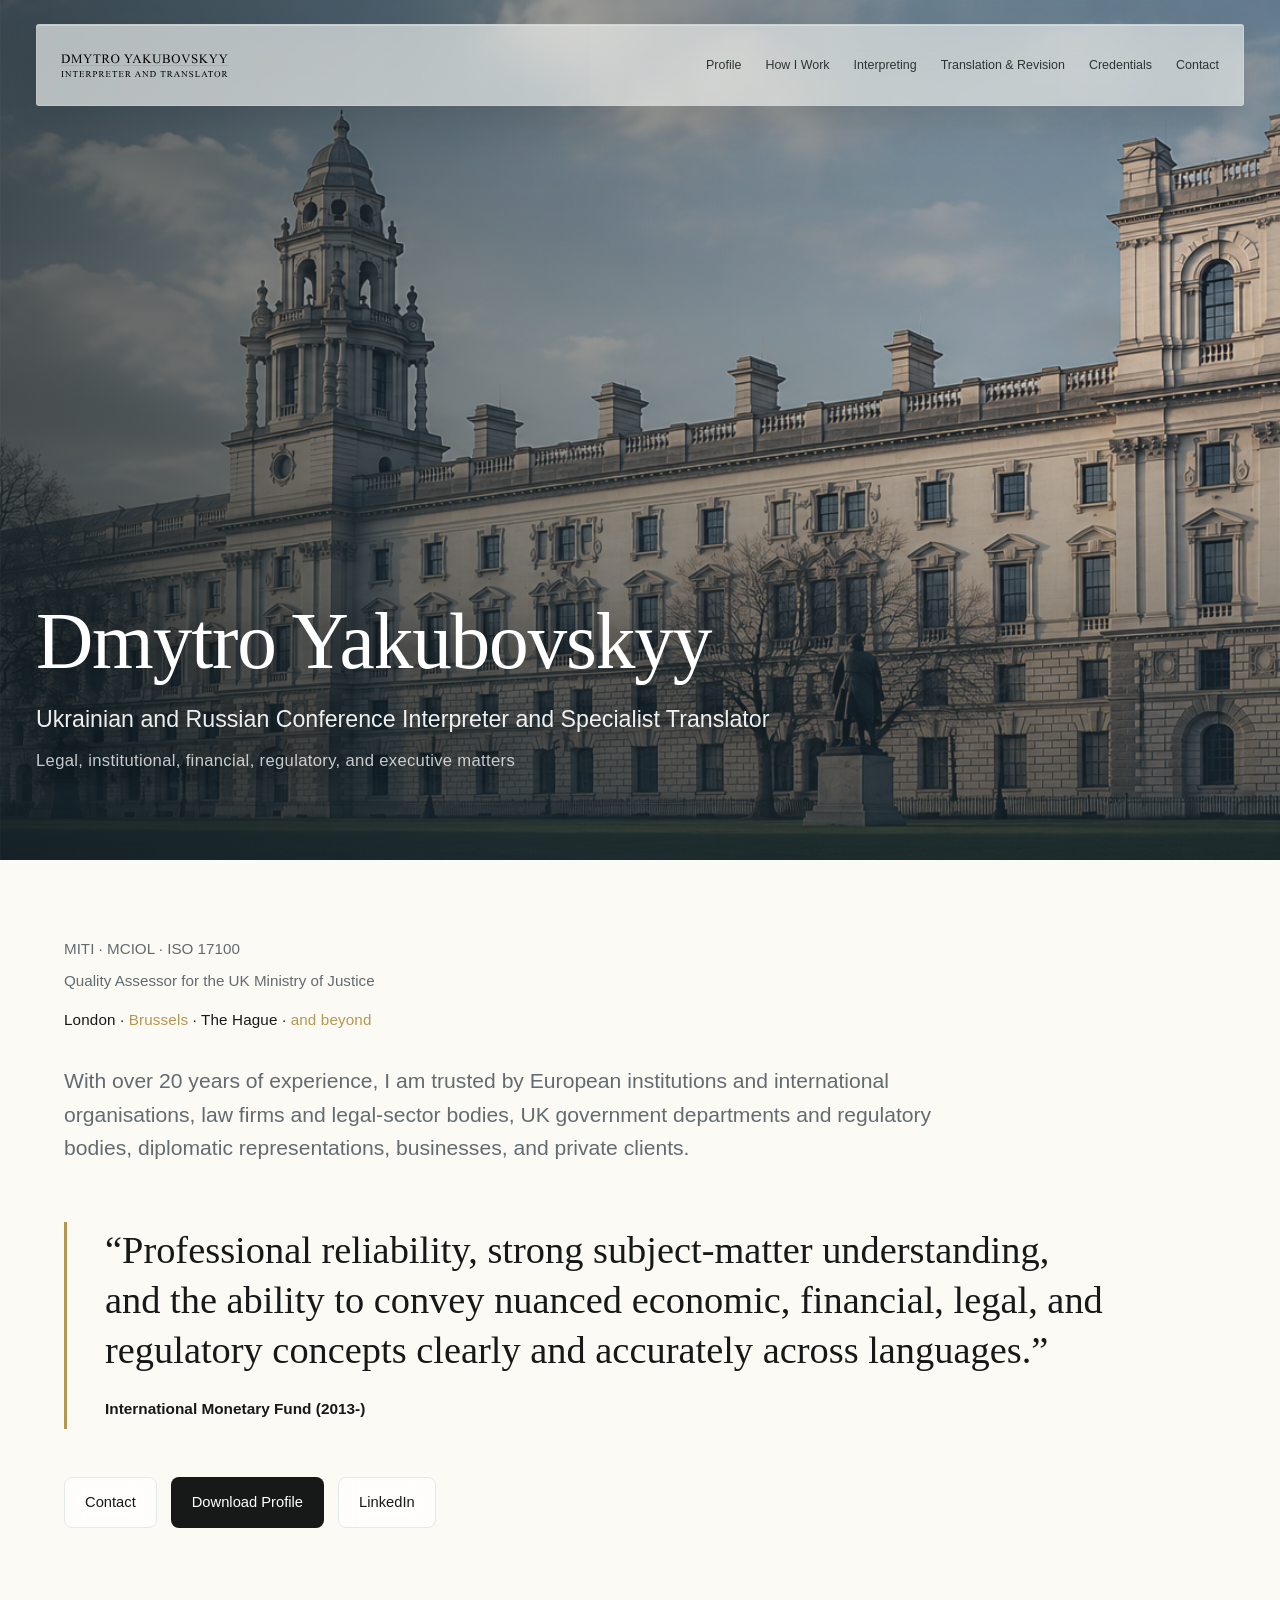
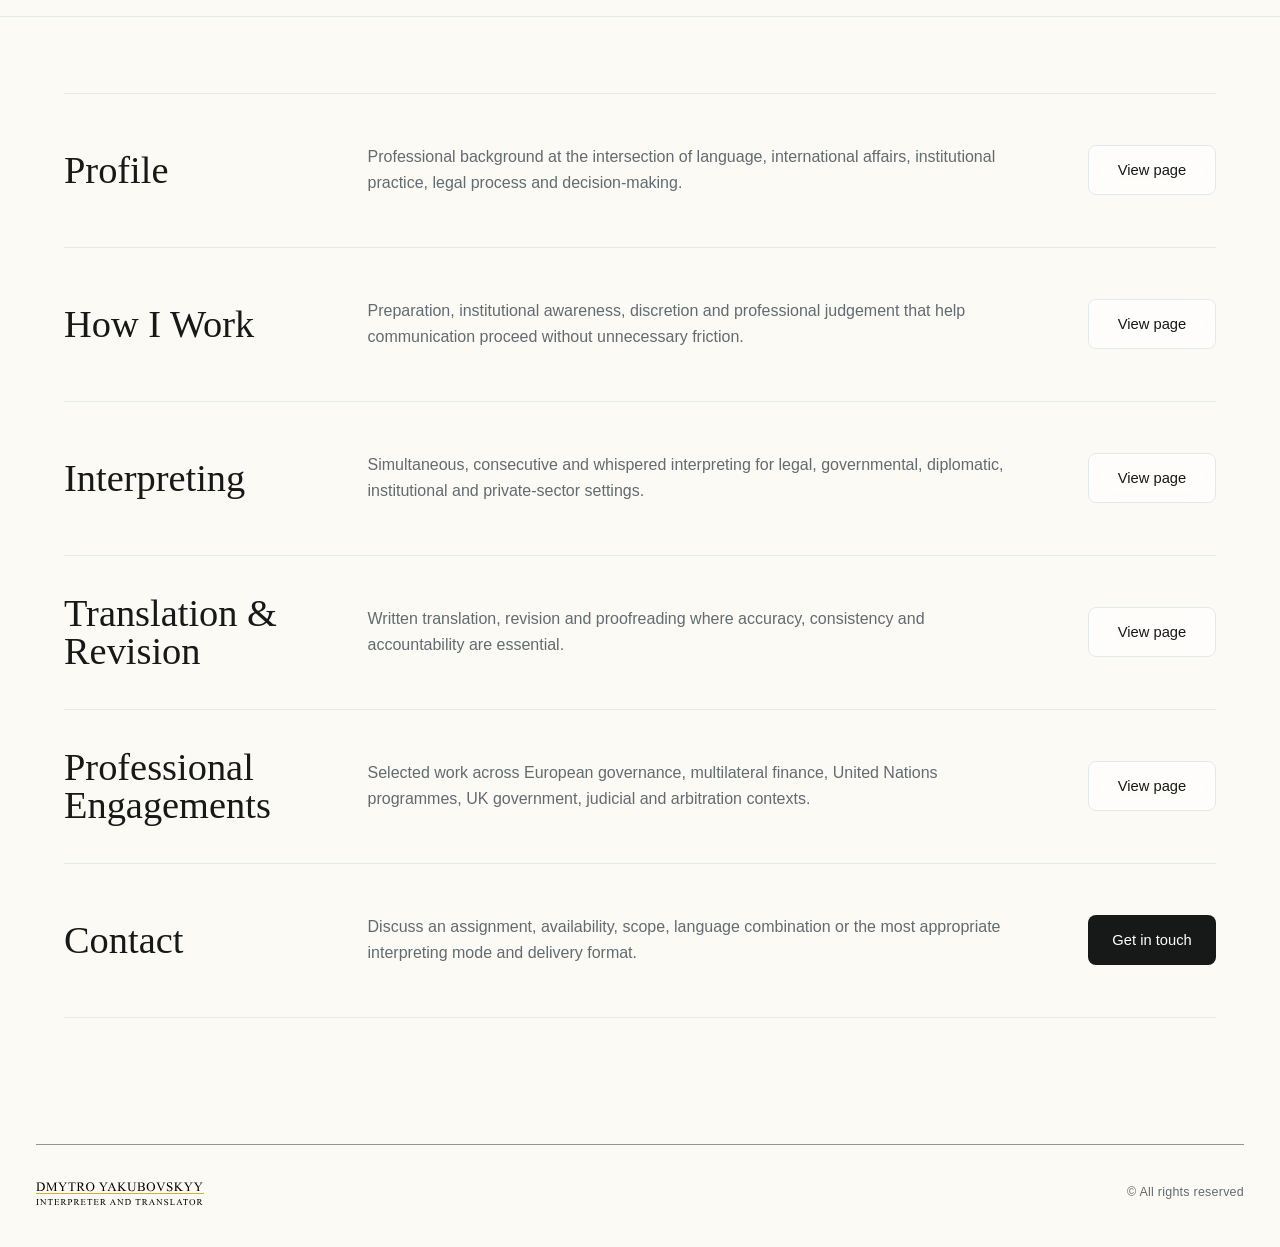
==== index.html @ 2a054e81 "Rename about page to profile" ====
<!doctype html>
<html lang="en">
<head>
  <meta charset="utf-8">
  <meta name="viewport" content="width=device-width, initial-scale=1">
  <script src="nav.js" defer></script>
  <title>Dmytro Yakubovskyy | Website Concept</title>
  <style>
    :root {
      --paper: #fcfaf5;
      --surface: #ffffff;
      --ink: #161917;
      --muted: #626b70;
      --quiet: #919da3;
      --line: #e1e9ed;
      --accent: #58717c;
      --accent-dark: #304852;
      --gold: #b69650;
      --soft: #f5f0e7;
      --glass: rgba(251, 251, 248, 0.72);
      --glass-strong: rgba(255, 255, 255, 0.78);
      --glass-line: rgba(230, 229, 223, 0.78);
      --measure: 72rem;
      --serif: "Iowan Old Style", "Palatino Linotype", Palatino, Georgia, serif;
      --sans: Inter, "Segoe UI", Roboto, Arial, sans-serif;
    }

    * {
      box-sizing: border-box;
    }

    html {
      scroll-behavior: smooth;
    }

    body {
      margin: 0;
      background: var(--paper);
      color: var(--ink);
      font-family: var(--sans);
      font-size: 16px;
      line-height: 1.65;
      letter-spacing: 0;
    }

    a {
      color: inherit;
      text-decoration: none;
    }

    .site-header {
      position: fixed;
      top: 24px;
      left: 0;
      right: 0;
      z-index: 10;
      margin: 0;
      pointer-events: none;
    }

    .nav {
      position: relative;
      width: min(1280px, calc(100% - 72px));
      margin: 0 auto;
      min-height: 82px;
      padding: 0 24px;
      display: flex;
      align-items: center;
      justify-content: space-between;
      gap: 34px;
      overflow: hidden;
      border: 1px solid rgba(205, 215, 216, 0.54);
      border-radius: 3px;
      background:
        linear-gradient(90deg, rgba(255, 255, 255, 0.22), rgba(255, 255, 255, 0.08)),
        rgba(236, 239, 237, 0.58);
      box-shadow: 0 16px 36px rgba(20, 28, 30, 0.14), inset 0 1px 0 rgba(255, 255, 255, 0.32);
      backdrop-filter: blur(18px) saturate(0.96);
      -webkit-backdrop-filter: blur(18px) saturate(0.96);
      pointer-events: auto;
      transition: transform 260ms ease, opacity 260ms ease;
    }

    .brand {
      position: relative;
      z-index: 1;
      display: flex;
      align-items: center;
      justify-content: flex-start;
      gap: 2px;
      line-height: 1.1;
      min-width: 0;
      min-height: 58px;
      padding: 0;
      text-align: left;
    }

    .brand strong {
      font-family: var(--sans);
      font-size: 1.04rem;
      font-weight: 300;
      letter-spacing: 0.03em;
      text-transform: uppercase;
    }

    .brand span {
      display: none;
      color: rgba(29, 36, 34, 0.66);
      font-size: 0.74rem;
      text-transform: uppercase;
      letter-spacing: 0.08em;
    }

    .site-logo {
      width: 168px;
      height: 36px;
      display: block;
    }

    .nav-links {
      position: relative;
      z-index: 1;
      display: flex;
      align-items: center;
      justify-content: flex-end;
      margin-left: auto;
      gap: 24px;
      min-height: 58px;
      padding: 0;
      color: rgba(29, 36, 34, 0.9);
      font-size: 0.78rem;
      white-space: nowrap;
    }

    .nav-links a {
      position: relative;
      min-height: 58px;
      display: inline-flex;
      align-items: center;
      padding: 0;
      border: 0;
      border-radius: 0;
      transition: background 180ms ease, border-color 180ms ease, color 180ms ease;
    }

    .nav-links a::after {
      content: "";
      position: absolute;
      left: 0;
      bottom: 16px;
      width: 0;
      height: 1px;
      background: var(--gold);
      transition: width 180ms ease;
    }

    .nav-links a:hover {
      color: var(--ink);
      background: transparent;
    }

    .nav-links a:hover::after {
      width: 100%;
    }

    .menu-toggle {
      display: none;
    }

    @supports (animation-timeline: scroll()) {
      .nav {
        animation: header-drift linear both;
        animation-timeline: scroll();
        animation-range: 0 220px;
      }

      @keyframes header-drift {
        from {
          transform: translateY(0);
          opacity: 1;
        }

        to {
          transform: translateY(-8px);
          opacity: 0.94;
        }
      }
    }

    .hero {
      position: relative;
      width: 100%;
      min-height: min(860px, 100svh);
      margin: 0 auto;
      padding: 110px max(36px, calc((100vw - 1280px) / 2 + 36px)) 86px;
      display: flex;
      align-items: flex-end;
      overflow: hidden;
      background:
        linear-gradient(90deg, rgba(18, 31, 38, 0.68) 0%, rgba(35, 53, 62, 0.32) 42%, rgba(104, 145, 162, 0.05) 76%),
        linear-gradient(0deg, rgba(18, 31, 38, 0.64) 0%, rgba(93, 134, 151, 0.06) 62%, rgba(210, 234, 243, 0.08) 100%),
        url("assets/home-hero-institutional.png") center 48% / cover no-repeat;
    }

    .hero::before {
      content: "";
      position: absolute;
      inset: 0;
      background:
        linear-gradient(180deg, rgba(70, 111, 129, 0.1), transparent 34%),
        linear-gradient(90deg, rgba(255, 255, 255, 0.06) 0 1px, transparent 1px 96px);
      opacity: 0.42;
      pointer-events: none;
    }

    .hero > * {
      position: relative;
      z-index: 1;
    }

    .hero-content {
      width: min(920px, 100%);
      color: #ffffff;
      text-shadow: 0 2px 28px rgba(5, 9, 10, 0.42);
    }

    .hero .eyebrow {
      margin-bottom: 18px;
      color: rgba(255, 255, 255, 0.76);
    }

    .hero h1 {
      color: #ffffff;
      font-size: clamp(3.35rem, 6.2vw, 5.8rem);
      line-height: 0.94;
    }

    .hero .hero-role {
      max-width: 760px;
      margin-top: 24px;
      color: rgba(255, 255, 255, 0.92);
      font-family: var(--sans);
      font-size: clamp(1.08rem, 2vw, 1.45rem);
      font-weight: 450;
      line-height: 1.45;
    }

    .hero-subject {
      max-width: 760px;
      margin: 10px 0 0;
      color: rgba(255, 255, 255, 0.76);
      font-size: clamp(0.88rem, 1.3vw, 1.05rem);
      letter-spacing: 0.02em;
    }

    .hero-summary {
      padding: 76px 0 88px;
      background: var(--paper);
    }

    .hero-summary-inner {
      width: min(var(--measure), calc(100% - 72px));
      margin: 0 auto;
    }

    .eyebrow {
      margin: 0 0 24px;
      color: var(--accent);
      font-size: 0.78rem;
      font-weight: 650;
      letter-spacing: 0.12em;
      text-transform: uppercase;
    }

    h1,
    h2,
    h3 {
      margin: 0;
      font-family: var(--serif);
      font-weight: 500;
      line-height: 1;
      letter-spacing: 0;
    }

    h1 {
      max-width: 900px;
      font-size: clamp(3rem, 6vw, 5.6rem);
      letter-spacing: -0.015em;
    }

    h2 {
      font-size: clamp(1.8rem, 3.6vw, 3.1rem);
    }

    h3 {
      font-size: 1.45rem;
      line-height: 1.2;
    }

    .lead {
      max-width: 940px;
      margin: 32px 0 0;
      color: var(--muted);
      font-size: clamp(1.08rem, 2.2vw, 1.32rem);
      line-height: 1.58;
    }

    .hero-role {
      max-width: 860px;
      margin: 20px 0 0;
      color: var(--ink);
      font-family: var(--serif);
      font-size: clamp(1.65rem, 3.2vw, 2.8rem);
      font-weight: 500;
      line-height: 1.08;
    }

    .hero-meta {
      margin-top: 0;
      display: grid;
      gap: 7px;
      color: var(--muted);
      font-size: 0.95rem;
    }

    .hero-meta span {
      position: relative;
    }

    .hero-meta .location-line {
      margin-top: 7px;
      color: var(--ink);
      font-family: var(--sans);
      font-size: 0.95rem;
      letter-spacing: 0.01em;
    }

    .location-line .location-dark {
      color: var(--ink);
    }

    .location-line .location-gold {
      color: var(--gold);
    }

    .hero-facts {
      max-width: 980px;
      margin-top: 38px;
      display: grid;
      grid-template-columns: repeat(3, minmax(0, 1fr));
      border-top: 1px solid rgba(22, 25, 23, 0.18);
      border-left: 1px solid rgba(22, 25, 23, 0.18);
    }

    .hero-fact {
      min-height: 150px;
      padding: 22px;
      border-right: 1px solid rgba(22, 25, 23, 0.18);
      border-bottom: 1px solid rgba(22, 25, 23, 0.18);
      background: rgba(255, 255, 255, 0.42);
    }

    .hero-fact strong {
      display: block;
      color: var(--ink);
      font-family: var(--serif);
      font-size: 1.28rem;
      font-weight: 500;
      line-height: 1.2;
    }

    .hero-fact span {
      display: block;
      margin-top: 12px;
      color: var(--muted);
      font-size: 0.9rem;
      line-height: 1.5;
    }

    .hero-quote {
      max-width: 1040px;
      margin: 58px 0 0;
      padding: 4px 0 8px 38px;
      border-left: 3px solid var(--gold);
    }

    .hero-quote blockquote {
      margin: 0;
      color: var(--ink);
      font-family: var(--serif);
      font-size: clamp(1.55rem, 3vw, 2.4rem);
      line-height: 1.3;
    }

    .hero-quote cite {
      display: block;
      margin-top: 20px;
      color: var(--ink);
      font-size: 0.96rem;
      font-weight: 600;
      font-style: normal;
    }

    .location-band {
      width: min(var(--measure), calc(100% - 72px));
      margin: 72px auto;
      background: var(--surface);
    }

    .location-band img {
      width: 100%;
      height: auto;
      display: block;
    }

    .hero-actions {
      margin-top: 48px;
      display: flex;
      flex-wrap: wrap;
      gap: 14px;
    }

    .button {
      display: inline-flex;
      align-items: center;
      justify-content: center;
      min-height: 48px;
      padding: 12px 20px;
      border: 1px solid rgba(22, 25, 23, 0.82);
      border-radius: 8px;
      font-size: 0.92rem;
      transition: transform 180ms ease, background 180ms ease, border-color 180ms ease, color 180ms ease;
    }

    .button.primary {
      background: var(--ink);
      color: var(--surface);
    }

    .button.secondary {
      border-color: var(--line);
      color: var(--ink);
      background: rgba(255, 255, 255, 0.62);
      backdrop-filter: blur(12px);
      -webkit-backdrop-filter: blur(12px);
    }

    .button:hover {
      transform: translateY(-1px);
    }

    .button.secondary:hover {
      border-color: var(--gold);
      background: rgba(255, 255, 255, 0.74);
    }

    .cta-disclosure {
      margin-top: 38px;
      max-width: 780px;
    }

    .cta-disclosure-toggle {
      appearance: none;
      display: inline-flex;
      align-items: center;
      justify-content: center;
      min-height: 48px;
      padding: 12px 20px;
      border: 1px solid rgba(22, 25, 23, 0.82);
      border-radius: 8px;
      background: var(--ink);
      color: var(--surface);
      font: inherit;
      font-size: 0.92rem;
      cursor: pointer;
      transition: transform 180ms ease, background 180ms ease;
    }

    .cta-disclosure-toggle:hover {
      transform: translateY(-1px);
    }

    .cta-disclosure-toggle::after {
      content: "+";
      margin-left: 12px;
      font-size: 1.05rem;
      line-height: 1;
    }

    .cta-disclosure.is-open .cta-disclosure-toggle::after {
      content: "-";
    }

    .cta-disclosure-panel {
      display: none;
      margin-top: 22px;
      padding-top: 24px;
      border-top: 1px solid var(--line);
      color: var(--muted);
    }

    .cta-disclosure.is-open .cta-disclosure-panel {
      display: grid;
      gap: 18px;
    }

    .cta-disclosure-panel p {
      margin: 0;
      max-width: 760px;
    }

    .identity-panel {
      border-left: 1px solid var(--line);
      padding-left: 36px;
    }

    .identity-panel dl {
      margin: 0;
      display: grid;
      gap: 22px;
    }

    .identity-panel dt,
    .meta-label {
      color: var(--quiet);
      font-size: 0.72rem;
      font-weight: 700;
      letter-spacing: 0.13em;
      text-transform: uppercase;
    }

    .identity-panel dd {
      margin: 5px 0 0;
      color: var(--ink);
      font-size: 0.96rem;
      line-height: 1.5;
    }

    .hero-visual {
      min-height: 500px;
      display: grid;
      grid-template-rows: 1fr auto;
      border: 1px solid rgba(217, 222, 216, 0.54);
      background:
        linear-gradient(135deg, rgba(29, 36, 34, 0.12), rgba(79, 100, 92, 0.2)),
        rgba(247, 248, 245, 0.42);
      backdrop-filter: blur(8px);
      -webkit-backdrop-filter: blur(8px);
      overflow: hidden;
    }

    .photo-placeholder {
      position: relative;
      min-height: 280px;
      overflow: hidden;
      background:
        linear-gradient(90deg, rgba(29, 36, 34, 0.1) 1px, transparent 1px),
        linear-gradient(rgba(29, 36, 34, 0.08) 1px, transparent 1px),
        linear-gradient(145deg, #d8ddd8 0%, #f3f5f2 45%, #aeb8b1 100%);
      background-size: 56px 56px, 56px 56px, cover;
    }

    .photo-placeholder::before,
    .photo-placeholder::after {
      content: "";
      position: absolute;
      inset: auto auto 0 14%;
      width: 14%;
      height: 72%;
      border-left: 1px solid rgba(29, 36, 34, 0.24);
      border-right: 1px solid rgba(29, 36, 34, 0.16);
      background: rgba(255, 255, 255, 0.16);
    }

    .photo-placeholder::after {
      left: auto;
      right: 14%;
      height: 88%;
    }

    .hero-visual .photo-placeholder {
      min-height: auto;
      height: 100%;
      background:
        linear-gradient(rgba(29, 36, 34, 0.08), rgba(29, 36, 34, 0.2)),
        linear-gradient(90deg, rgba(29, 36, 34, 0.12) 1px, transparent 1px),
        linear-gradient(160deg, #dfe3de 0%, #f9faf7 46%, #9da9a2 100%);
      background-size: cover, 74px 74px, cover;
    }

    .photo-caption {
      display: flex;
      justify-content: space-between;
      gap: 18px;
      padding: 16px 18px;
      border-top: 1px solid rgba(217, 222, 216, 0.9);
      background: rgba(247, 248, 245, 0.86);
      color: var(--muted);
      font-size: 0.78rem;
      letter-spacing: 0.04em;
      text-transform: uppercase;
    }

    .visual-break {
      margin-top: 72px;
      display: grid;
      grid-template-columns: 0.68fr 0.32fr;
      gap: 28px;
      align-items: end;
    }

    .visual-break .photo-placeholder {
      min-height: 360px;
    }

    .visual-note {
      padding-bottom: 8px;
      color: var(--muted);
      font-size: 0.95rem;
    }

    .section {
      border-top: 1px solid var(--line);
      padding: 110px 0;
    }

    main > .section:not(.home-links),
    main > .location-band {
      display: none;
    }

    .home-links {
      padding: 76px 0 112px;
      background: var(--paper);
    }

    .home-links-inner {
      width: min(var(--measure), calc(100% - 72px));
      margin: 0 auto;
      border-top: 1px solid var(--line);
    }

    .home-link-row {
      min-height: 154px;
      display: grid;
      grid-template-columns: minmax(180px, 0.38fr) minmax(0, 1fr) auto;
      gap: 48px;
      align-items: center;
      padding: 30px 0;
      border-bottom: 1px solid var(--line);
    }

    .home-link-row h2 {
      margin: 0;
      font-size: clamp(1.65rem, 3vw, 2.5rem);
    }

    .home-link-row p {
      max-width: 640px;
      margin: 0;
      color: var(--muted);
    }

    .home-link-row .button {
      min-width: 128px;
    }

    .section-inner {
      width: min(var(--measure), calc(100% - 32px));
      margin: 0 auto;
    }

    .section-grid {
      display: grid;
      grid-template-columns: minmax(220px, 0.42fr) minmax(0, 1fr);
      gap: 76px;
      align-items: start;
    }

    .section-kicker {
      position: sticky;
      top: 110px;
      display: grid;
      gap: 18px;
    }

    .section-kicker p {
      margin: 0;
      max-width: 280px;
      color: var(--muted);
      font-size: 0.95rem;
    }

    .copy {
      display: grid;
      gap: 28px;
      color: var(--muted);
      font-size: 1.05rem;
    }

    .copy p {
      margin: 0;
      max-width: 780px;
    }

    .statement {
      max-width: 880px;
      color: var(--ink);
      font-family: var(--serif);
      font-size: clamp(1.6rem, 3.2vw, 2.75rem);
      line-height: 1.08;
      letter-spacing: -0.01em;
    }

    .principles {
      margin-top: 56px;
      display: grid;
      grid-template-columns: repeat(4, minmax(0, 1fr));
      border-top: 1px solid var(--line);
      border-left: 1px solid var(--line);
    }

    .principle {
      min-height: 210px;
      padding: 28px;
      border-right: 1px solid var(--line);
      border-bottom: 1px solid var(--line);
      background: rgba(255, 255, 255, 0.5);
    }

    .principle p {
      margin: 16px 0 0;
      color: var(--muted);
      font-size: 0.95rem;
      line-height: 1.58;
    }

    .service-list {
      display: grid;
      border-top: 1px solid var(--line);
    }

    .service-row {
      display: grid;
      grid-template-columns: 0.42fr 1fr;
      gap: 48px;
      padding: 42px 0;
      border-bottom: 1px solid var(--line);
    }

    .service-row p {
      margin: 0;
      color: var(--muted);
    }

    .service-row ul {
      margin: 18px 0 0;
      padding-left: 18px;
      color: var(--muted);
    }

    .accordion {
      margin-top: 56px;
      border-top: 1px solid var(--line);
    }

    .accordion-intro {
      max-width: 720px;
      margin: 0 0 24px;
      color: var(--muted);
      font-size: 0.98rem;
    }

    .accordion details {
      border-bottom: 1px solid var(--line);
      background: transparent;
    }

    .accordion summary {
      min-height: 92px;
      display: grid;
      grid-template-columns: 42px minmax(0, 1fr) 28px;
      align-items: center;
      gap: 14px;
      padding: 20px 0;
      cursor: pointer;
      list-style: none;
    }

    .accordion summary::-webkit-details-marker {
      display: none;
    }

    .accordion-number {
      color: var(--quiet);
      font-size: 0.74rem;
      letter-spacing: 0.08em;
    }

    .accordion-title {
      display: grid;
      gap: 6px;
    }

    .accordion-title strong {
      color: var(--ink);
      font-family: var(--serif);
      font-size: 1.5rem;
      font-weight: 500;
      line-height: 1.18;
    }

    .accordion-title span {
      max-width: 720px;
      color: var(--muted);
      font-size: 0.92rem;
      line-height: 1.48;
    }

    .accordion-icon {
      color: var(--ink);
      font-size: 1.2rem;
      line-height: 1;
      text-align: right;
      transition: transform 180ms ease;
    }

    .accordion details[open] .accordion-icon {
      transform: rotate(45deg);
    }

    .accordion-body {
      max-width: 760px;
      padding: 0 0 26px 56px;
      color: var(--muted);
    }

    .accordion-body p {
      margin: 0;
    }

    .proof {
      background: var(--paper);
    }

    .location-grid {
      display: grid;
      grid-template-columns: 1.1fr 0.9fr;
      gap: 28px;
      align-items: stretch;
    }

    .location-card {
      display: grid;
      border: 1px solid var(--line);
      background: var(--surface);
    }

    .location-card .photo-placeholder {
      min-height: 310px;
    }

    .location-card.large .photo-placeholder {
      min-height: 520px;
    }

    .location-copy {
      padding: 24px;
    }

    .location-copy p {
      margin: 12px 0 0;
      color: var(--muted);
    }

    .location-stack {
      display: grid;
      gap: 28px;
    }

    .proof-grid {
      display: grid;
      grid-template-columns: repeat(3, minmax(0, 1fr));
      gap: 1px;
      background: var(--line);
      border: 0;
      border-top: 1px solid var(--line);
      margin-top: 52px;
    }

    .proof-card {
      min-height: 260px;
      padding: 34px;
      background: var(--paper);
    }

    .proof-card blockquote {
      margin: 20px 0 0;
      color: var(--muted);
      font-family: var(--serif);
      font-size: 1.28rem;
      line-height: 1.34;
    }

    .institutions {
      margin-top: 48px;
      padding-top: 30px;
      border-top: 1px solid var(--line);
      display: flex;
      flex-wrap: wrap;
      gap: 10px;
    }

    .tag {
      border: 1px solid var(--line);
      background: transparent;
      padding: 8px 13px;
      color: var(--muted);
      font-size: 0.84rem;
    }

    .contact {
      padding-bottom: 72px;
    }

    .contact-panel {
      display: grid;
      grid-template-columns: 1fr 0.78fr;
      gap: 64px;
      padding: 52px;
      border: 1px solid var(--line);
      background:
        linear-gradient(90deg, rgba(255, 255, 255, 0.98), rgba(255, 255, 255, 0.88)),
        linear-gradient(145deg, #f6f6f1 0%, #ffffff 52%, #eceee9 100%);
    }

    .contact-panel p {
      margin: 24px 0 0;
      color: var(--muted);
      max-width: 650px;
    }

    .enquiry-list {
      margin: 0;
      padding: 0;
      display: grid;
      gap: 15px;
      list-style: none;
    }

    .enquiry-list li {
      padding-bottom: 15px;
      border-bottom: 1px solid var(--line);
      color: var(--muted);
    }

    .contact-details {
      margin-top: 36px;
      padding-top: 28px;
      border-top: 1px solid var(--line);
      display: grid;
      gap: 18px;
    }

    .contact-details p {
      margin: 0;
    }

    .contact-signoff {
      margin-top: 36px;
      display: grid;
      gap: 6px;
      color: var(--muted);
    }

    .contact-signoff strong {
      color: var(--ink);
      font-family: var(--serif);
      font-size: 1.35rem;
      font-weight: 500;
    }

    footer {
      padding: 14px 0 36px;
      background: var(--paper);
      color: #424743;
      font-size: 0.86rem;
    }

    .footer-inner {
      width: min(1494px, calc(100% - 72px));
      margin: 0 auto;
      padding-top: 30px;
      border-top: 1px solid rgba(22, 25, 23, 0.46);
      display: flex;
      align-items: center;
      justify-content: space-between;
      gap: 18px;
    }

    .footer-logo {
      width: 168px;
      height: 36px;
      display: block;
    }

    .footer-credit {
      margin: 0;
      color: var(--muted);
      font-size: 0.78rem;
      letter-spacing: 0.02em;
    }

    @media (max-width: 900px) {
      .nav {
        min-height: 68px;
        width: min(100% - 24px, var(--measure));
        overflow: visible;
      }

      .menu-toggle {
        position: relative;
        width: 40px;
        min-height: 40px;
        margin-left: auto;
        padding: 0;
        display: inline-flex;
        align-items: center;
        justify-content: center;
        border: 0;
        background: transparent;
        color: var(--ink);
        cursor: pointer;
      }

      .menu-toggle::before,
      .menu-toggle::after {
        content: "";
        position: absolute;
        width: 22px;
        height: 1px;
        background: currentColor;
        transition: transform 180ms ease, top 180ms ease, box-shadow 180ms ease;
      }

      .menu-toggle::before {
        top: 13px;
        box-shadow: 0 7px 0 currentColor;
      }

      .menu-toggle::after {
        top: 27px;
      }

      .menu-toggle[aria-expanded="true"]::before {
        top: 20px;
        box-shadow: none;
        transform: rotate(45deg);
      }

      .menu-toggle[aria-expanded="true"]::after {
        top: 20px;
        transform: rotate(-45deg);
      }

      .nav-links {
        display: none;
      }

      .nav-links.is-open {
        position: absolute;
        top: calc(100% + 8px);
        left: 0;
        right: 0;
        padding: 12px 24px 18px;
        display: flex;
        flex-direction: column;
        align-items: stretch;
        gap: 0;
        border: 1px solid rgba(205, 215, 216, 0.66);
        border-radius: 3px;
        background: rgba(244, 246, 244, 0.94);
        box-shadow: 0 18px 36px rgba(20, 28, 30, 0.14);
        backdrop-filter: blur(18px);
        -webkit-backdrop-filter: blur(18px);
      }

      .nav-links.is-open a {
        min-height: 48px;
        border-bottom: 1px solid var(--line);
      }

      .nav-links.is-open a:last-child {
        border-bottom: 0;
      }

      .hero,
      .section-grid,
      .contact-panel,
      .location-grid,
      .visual-break {
        grid-template-columns: 1fr;
        gap: 38px;
      }

      .hero {
        min-height: 720px;
        padding: 148px 36px 64px;
        background-position: 58% center;
      }

      .hero-summary-inner {
        width: min(100% - 72px, var(--measure));
      }

      .identity-panel {
        border-left: 0;
        border-top: 1px solid var(--line);
        padding: 28px 0 0;
      }

      .hero-visual {
        min-height: 460px;
      }

      .section {
        padding: 70px 0;
      }

      .home-links {
        padding: 52px 0 72px;
      }

      .home-links-inner {
        width: min(100% - 36px, var(--measure));
      }

      .home-link-row {
        grid-template-columns: 1fr;
        gap: 16px;
        padding: 28px 0;
      }

      .home-link-row .button {
        width: fit-content;
      }

      .section-kicker {
        position: static;
      }

      .principles,
      .proof-grid {
        grid-template-columns: 1fr 1fr;
      }

      .hero-facts {
        grid-template-columns: 1fr;
      }

      .service-row {
        grid-template-columns: 1fr;
        gap: 14px;
      }

      .accordion summary {
        grid-template-columns: 32px minmax(0, 1fr) 24px;
      }

      .accordion-body {
        padding-left: 46px;
      }

      .contact-panel {
        padding: 28px;
      }

      .location-card.large .photo-placeholder {
        min-height: 340px;
      }
    }

    @media (max-width: 620px) {
      .hero,
      .section-inner,
      .nav,
      .footer-inner {
        width: min(100% - 36px, var(--measure));
      }

      .hero {
        width: 100%;
        min-height: 650px;
        padding: 128px 18px 48px;
        background-position: 61% center;
      }

      .hero::before {
        background: linear-gradient(180deg, rgba(8, 13, 14, 0.22), transparent 25%);
      }

      .hero h1 {
        max-width: 11ch;
        font-size: clamp(2.7rem, 12.6vw, 3.35rem);
        line-height: 0.96;
      }

      .hero .hero-role {
        max-width: 25ch;
        font-size: 1rem;
      }

      .hero-summary {
        padding: 54px 0 64px;
      }

      .hero-summary-inner {
        width: min(100% - 36px, var(--measure));
      }

      h1 {
        font-size: 2.4rem;
      }

      .principles,
      .proof-grid {
        grid-template-columns: 1fr;
      }

      .principle {
        min-height: auto;
      }

      .hero-actions,
      .footer-inner {
        flex-direction: column;
      }

      footer {
        padding: 8px 0 14px;
        font-size: 0.58rem;
      }

      .footer-inner {
        padding-top: 12px;
        gap: 4px;
      }

      .footer-logo {
        width: 142px;
        height: auto;
      }

      .button {
        width: 100%;
      }

      .hero-meta {
        display: grid;
        gap: 6px;
      }

      .hero-meta span + span::before {
        display: none;
      }

      .location-band {
        width: min(100% - 36px, var(--measure));
        margin: 48px auto;
      }

      .hero-visual,
      .visual-break .photo-placeholder,
      .location-card .photo-placeholder,
      .location-card.large .photo-placeholder {
        min-height: 300px;
      }
    }
  </style>
</head>
<body>
  <header class="site-header">
    <nav class="nav" aria-label="Main navigation">
      <a class="brand" href="#top" aria-label="Dmytro Yakubovskyy home">
        <img class="site-logo" src="assets/logo.svg" alt="Dmytro Yakubovskyy, Interpreter and Translator">
      </a>
      <button class="menu-toggle" type="button" aria-expanded="false" aria-label="Open navigation menu"></button>
      <div class="nav-links">
        <a href="about.html">Profile</a>
        <a href="how-i-work.html">How I Work</a>
        <a href="interpreting.html">Interpreting</a>
        <a href="translation.html">Translation & Revision</a>
        <a href="engagements.html">Credentials</a>
        <a href="contact.html">Contact</a>
      </div>
    </nav>
  </header>

  <main>
    <section class="hero" id="top" aria-labelledby="hero-title">
      <div class="hero-content">
        <h1 id="hero-title">Dmytro Yakubovskyy</h1>
        <p class="hero-role">Ukrainian and Russian Conference Interpreter and Specialist Translator</p>
        <p class="hero-subject">Legal, institutional, financial, regulatory, and executive matters</p>
      </div>
    </section>

    <section class="hero-summary" aria-label="Professional overview">
      <div class="hero-summary-inner">
        <div class="hero-meta">
          <span>MITI · MCIOL · ISO 17100</span>
          <span>Quality Assessor for the UK Ministry of Justice</span>
          <span class="location-line"><span class="location-dark">London</span> · <span class="location-gold">Brussels</span> · <span class="location-dark">The Hague</span> · <span class="location-gold">and beyond</span></span>
        </div>
        <p class="lead">With over 20 years of experience, I am trusted by European institutions and international organisations, law firms and legal-sector bodies, UK government departments and regulatory bodies, diplomatic representations, businesses, and private clients.</p>
        <div class="hero-quote">
          <blockquote>“Professional reliability, strong subject-matter understanding, and the ability to convey nuanced economic, financial, legal, and regulatory concepts clearly and accurately across languages.”</blockquote>
          <cite>International Monetary Fund (2013-)</cite>
        </div>
        <div class="hero-actions">
          <a class="button secondary" href="contact.html">Contact</a>
          <a class="button primary" href="#">Download Profile</a>
          <a class="button secondary" href="#">LinkedIn</a>
        </div>
      </div>
    </section>

    <section class="section home-links" aria-label="Explore the website">
      <div class="home-links-inner">
        <article class="home-link-row" id="home-about">
          <h2>Profile</h2>
          <p>Professional background at the intersection of language, international affairs, institutional practice, legal process and decision-making.</p>
          <a class="button secondary" href="about.html">View page</a>
        </article>
        <article class="home-link-row" id="home-work">
          <h2>How I Work</h2>
          <p>Preparation, institutional awareness, discretion and professional judgement that help communication proceed without unnecessary friction.</p>
          <a class="button secondary" href="how-i-work.html">View page</a>
        </article>
        <article class="home-link-row" id="home-interpreting">
          <h2>Interpreting</h2>
          <p>Simultaneous, consecutive and whispered interpreting for legal, governmental, diplomatic, institutional and private-sector settings.</p>
          <a class="button secondary" href="interpreting.html">View page</a>
        </article>
        <article class="home-link-row" id="home-translation">
          <h2>Translation & Revision</h2>
          <p>Written translation, revision and proofreading where accuracy, consistency and accountability are essential.</p>
          <a class="button secondary" href="translation.html">View page</a>
        </article>
        <article class="home-link-row" id="home-credentials">
          <h2>Professional Engagements</h2>
          <p>Selected work across European governance, multilateral finance, United Nations programmes, UK government, judicial and arbitration contexts.</p>
          <a class="button secondary" href="engagements.html">View page</a>
        </article>
        <article class="home-link-row" id="home-contact">
          <h2>Contact</h2>
          <p>Discuss an assignment, availability, scope, language combination or the most appropriate interpreting mode and delivery format.</p>
          <a class="button primary" href="contact.html">Get in touch</a>
        </article>
      </div>
    </section>

    <section class="location-band" aria-label="London, Brussels, The Hague and European institutions">
      <img src="assets/where-i-work-white.png" alt="Where I work: London, Brussels, The Hague, Europe and beyond">
    </section>

    <section class="section" aria-label="Professional summary">
      <div class="section-inner">
        <aside class="identity-panel" aria-label="Professional summary">
          <dl>
            <div>
              <dt>Experience</dt>
              <dd>20+ years across judicial, arbitration, institutional, diplomatic, policy, and private-sector contexts.</dd>
            </div>
            <div>
              <dt>Languages</dt>
              <dd>Ukrainian <> English<br>Russian <> English</dd>
            </div>
            <div>
              <dt>Credentials</dt>
              <dd>MITI, MCIOL, MUATI, ISO 17100 Qualified Translator, Translation Quality Assessor for the UK Ministry of Justice.</dd>
            </div>
            <div>
              <dt>Base</dt>
              <dd>Based near London. Working nationally and internationally, in person, remote, and hybrid.</dd>
            </div>
          </dl>
        </aside>
        <div class="visual-break">
          <div class="photo-placeholder" role="img" aria-label="Optional quiet institutional architecture image below the hero"></div>
          <p class="visual-note">Optional second image below the first screen: a restrained architectural pause, not a decorative gallery moment.</p>
        </div>
      </div>
    </section>

    <section class="section" id="profile">
      <div class="section-inner section-grid">
        <div class="section-kicker">
          <p class="meta-label">Profile</p>
          <p>A professional profile page for readers who need confidence quickly, not persuasion loudly.</p>
        </div>
        <div class="copy">
          <p class="statement">A cross-system practice shaped by language, institutional procedure, legal process and international affairs.</p>
          <p>Dmytro Yakubovskyy is a Ukrainian-English and Russian-English interpreter and translator working across the United Kingdom, Brussels, and internationally. His work regularly supports court and arbitration proceedings, regulatory hearings, ministerial and parliamentary meetings, international conferences, government negotiations, technical consultations, and discreet private assignments.</p>
          <p>Academic training in translation and interpreting, international finance, and business administration complements practical experience across public and private sectors. Professional standards, ethics, confidentiality, preparation, and linguistic consistency form the baseline for every assignment, regardless of scale or format.</p>
          <div class="visual-break">
            <div class="photo-placeholder" role="img" aria-label="Restrained Profile page photo placeholder, portrait optional"></div>
            <p class="visual-note">Profile image direction: restrained professional or architectural photograph. Personal portrait is optional.</p>
          </div>
        </div>
      </div>
    </section>

    <section class="section" id="work">
      <div class="section-inner">
        <div class="section-grid">
          <div class="section-kicker">
            <p class="meta-label">How I Work</p>
            <p>The page should make the client feel that risk is being reduced before the assignment begins.</p>
          </div>
          <div>
            <p class="statement">Smooth communication is rarely accidental. It follows from preparation, institutional awareness and proportionate judgement.</p>
            <div class="principles">
              <article class="principle">
                <h3>Preparation</h3>
                <p>Materials, terminology, context, participants, sensitivities and practical details are clarified before they can affect the assignment.</p>
              </article>
              <article class="principle">
                <h3>Register</h3>
                <p>Courts, arbitration panels, regulatory bodies, diplomatic meetings and boards each carry conventions around tone, pace and intervention.</p>
              </article>
              <article class="principle">
                <h3>Continuity</h3>
                <p>In-person, remote and hybrid formats are managed with attention to rhythm, coordination, language flow and technical reliability.</p>
              </article>
              <article class="principle">
                <h3>Discretion</h3>
                <p>Confidentiality and role boundaries are treated as inherent to the work, especially where legal, diplomatic or reputational stakes are high.</p>
              </article>
            </div>
            <div class="cta-disclosure" data-disclosure>
              <button class="cta-disclosure-toggle" type="button" aria-expanded="false" aria-controls="working-process-more">Read more about the working process</button>
              <div class="cta-disclosure-panel" id="working-process-more">
                <p>In practice, this approach is designed to reduce uncertainty before it affects the assignment. Briefing materials, terminology, format, participants, sensitivities, timing and technical arrangements are clarified early where possible.</p>
                <p>During the assignment, the focus remains on continuity, appropriate register and faithful communication, so that participants can concentrate on the substance of the discussion rather than on the mechanics of interpretation.</p>
              </div>
            </div>
            <div class="visual-break">
              <div class="photo-placeholder" role="img" aria-label="Quiet architectural detail for How I Work"></div>
              <p class="visual-note">How I Work can carry one quiet detail image: stone, corridor, court-adjacent architecture, or formal interior.</p>
            </div>
          </div>
        </div>
      </div>
    </section>

    <section class="section" id="services">
      <div class="section-inner section-grid">
        <div class="section-kicker">
          <p class="meta-label">Services</p>
          <p>Service information is practical and restrained, with guidance where the client may need it.</p>
        </div>
        <div class="service-list">
          <article class="service-row">
            <h3>Interpreting</h3>
            <div>
              <p>Simultaneous, consecutive and whispered interpreting for legal, institutional, diplomatic, regulatory, conference and private-sector settings.</p>
              <ul>
                <li>On-site, remote and hybrid assignments</li>
                <li>Single-language and multilingual configurations</li>
                <li>Mode selection advised where format is not straightforward</li>
              </ul>
            </div>
          </article>
          <article class="service-row">
            <h3>Translation</h3>
            <div>
              <p>Written translation for documents that are read closely, relied upon in decision-making or form part of a formal record.</p>
              <ul>
                <li>Legal, policy, institutional and technical documentation</li>
                <li>Terminology consistency across files and over time</li>
                <li>Certified translations where required</li>
              </ul>
            </div>
          </article>
          <article class="service-row">
            <h3>Revision</h3>
            <div>
              <p>Revision and proofreading for translated and original texts, with attention to coherence, internal consistency, register and fitness for purpose.</p>
              <ul>
                <li>Formal submissions and publication-ready documents</li>
                <li>Terminology and reference checks</li>
                <li>Continuity with existing glossaries and document sets</li>
              </ul>
            </div>
          </article>
        </div>
      </div>
    </section>

    <section class="section" id="where">
      <div class="section-inner section-grid">
        <div class="section-kicker">
          <p class="meta-label">Where I Work</p>
          <p>This is the best place for two or three location photographs: Brussels, government buildings, institutional exteriors.</p>
        </div>
        <div>
          <p class="statement">Based near London, working across the UK, Brussels, The Hague and internationally where the setting requires procedural confidence.</p>
          <div class="location-grid">
            <article class="location-card large">
              <div class="photo-placeholder" role="img" aria-label="Brussels or EU institutional building photo placeholder"></div>
              <div class="location-copy">
                <h3>Brussels and European institutions</h3>
                <p>For EU, multilateral, regulatory and intergovernmental settings where language sits inside formal process.</p>
              </div>
            </article>
            <div class="location-stack">
              <article class="location-card">
                <div class="photo-placeholder" role="img" aria-label="London legal or government architecture photo placeholder"></div>
                <div class="location-copy">
                  <h3>London and the UK</h3>
                  <p>Legal, arbitration, government, regulatory and private-sector assignments.</p>
                </div>
              </article>
              <article class="location-card">
                <div class="photo-placeholder" role="img" aria-label="The Hague or international institutional architecture photo placeholder"></div>
                <div class="location-copy">
                  <h3>The Hague and beyond</h3>
                  <p>International matters requiring preparation, discretion and continuity across teams.</p>
                </div>
              </article>
            </div>
          </div>
        </div>
      </div>
    </section>

    <section class="section proof" id="credentials">
      <div class="section-inner">
        <div class="section-grid">
          <div class="section-kicker">
            <p class="meta-label">Credentials</p>
            <p>Proof should feel evidential, not decorative. No logo wall needed for the first version.</p>
          </div>
          <div>
            <p class="statement">Engagements span European governance, multilateral finance, United Nations programmes, UK government departments, judicial proceedings and arbitration.</p>
            <div class="accordion" aria-label="Expandable credentials overview">
              <p class="accordion-intro">For text-heavy pages, the first view can show only the most relevant proof points. Each section expands when the reader wants more detail.</p>
              <details open>
                <summary>
                  <span class="accordion-number">01</span>
                  <span class="accordion-title">
                    <strong>European governance and regulatory frameworks</strong>
                    <span>AML/CFT, rule of law, European institutions, parliamentary and intergovernmental settings.</span>
                  </span>
                  <span class="accordion-icon">+</span>
                </summary>
                <div class="accordion-body">
                  <p>Includes work connected to European Union frameworks, Council of Europe, OSCE, European Parliament and related institutional dialogue where terminology, procedure and discretion matter.</p>
                </div>
              </details>
              <details>
                <summary>
                  <span class="accordion-number">02</span>
                  <span class="accordion-title">
                    <strong>Multilateral development and finance</strong>
                    <span>World Bank, EIB, IMF and international finance contexts with complex policy and legal language.</span>
                  </span>
                  <span class="accordion-icon">+</span>
                </summary>
                <div class="accordion-body">
                  <p>This section can hold longer institutional references and endorsements while keeping the page calm and scannable on mobile.</p>
                </div>
              </details>
              <details>
                <summary>
                  <span class="accordion-number">03</span>
                  <span class="accordion-title">
                    <strong>Judicial and arbitration contexts</strong>
                    <span>Court hearings, arbitration proceedings, sensitive legal matters and high-value disputes.</span>
                  </span>
                  <span class="accordion-icon">+</span>
                </summary>
                <div class="accordion-body">
                  <p>Detailed examples and quotes can live inside the expanded state, preserving credibility without overwhelming the default view.</p>
                </div>
              </details>
            </div>
            <div class="proof-grid" aria-label="Selected professional evidence">
              <article class="proof-card">
                <p class="meta-label">European Governance</p>
                <blockquote>“Linguistic accuracy, a strong grasp of complex AML/CFT concepts, and professional composure.”</blockquote>
              </article>
              <article class="proof-card">
                <p class="meta-label">Multilateral Finance</p>
                <blockquote>“A rare combination of intellectual acumen, self-motivation, easy communication, professionalism and efficiency.”</blockquote>
              </article>
              <article class="proof-card">
                <p class="meta-label">Judicial Contexts</p>
                <blockquote>“Instrumental in facilitating communication between our client, counsel, the Court and other involved parties.”</blockquote>
              </article>
            </div>
            <div class="institutions">
              <span class="tag">Council of Europe</span>
              <span class="tag">OSCE</span>
              <span class="tag">European Parliament</span>
              <span class="tag">World Bank</span>
              <span class="tag">IMF</span>
              <span class="tag">UNDP</span>
              <span class="tag">HMRC</span>
              <span class="tag">NCA</span>
              <span class="tag">LCIA</span>
              <span class="tag">High Court of England and Wales</span>
            </div>
          </div>
        </div>
      </div>
    </section>

    <section class="section contact" id="contact">
      <div class="section-inner">
        <div class="contact-panel">
          <div>
            <p class="meta-label">Contact</p>
            <h2>Get in touch to discuss your assignment, availability or scope.</h2>
            <p>If you require a Ukrainian or Russian interpreter or translator in London, elsewhere in the UK, or across Europe, please get in touch to discuss your assignment, availability, or scope. Enquiries from institutions, law firms, government departments, corporate teams, agencies, and private clients are welcome.</p>
            <p>As a consultant interpreter and translator, I am happy to advise on the most appropriate mode and delivery configuration where helpful. If circumstances are not straightforward, a brief exchange is often sufficient to clarify considerations and ensure that the chosen approach supports the objectives of the meeting or document.</p>
            <p>This information is not obligatory, but it helps ensure that practical arrangements can be addressed efficiently. Enquiries are handled promptly, subject to availability.</p>
            <div class="contact-details">
              <div>
                <p class="meta-label">Confidentiality</p>
                <p>All communications and materials are treated in strict confidence and with professional discretion.</p>
              </div>
              <div>
                <p class="meta-label">Contact details</p>
                <p>Email: [your email]</p>
                <p>Telephone: [your number]</p>
              </div>
            </div>
            <div class="contact-signoff">
              <strong>Dmytro Yakubovskyy</strong>
              <span>Ukrainian-English & Russian-English Interpreter & Translator</span>
              <span>Based near London - working nationally and internationally.</span>
            </div>
            <div class="hero-actions">
              <a class="button primary" href="mailto:email@example.com">Email enquiry</a>
              <a class="button secondary" href="#">Download professional profile</a>
            </div>
          </div>
          <ul class="enquiry-list" aria-label="Helpful enquiry details">
            <li>The nature of the assignment: interpreting, translation, revision, or a combination.</li>
            <li>The date(s) and location, or whether remote participation is envisaged.</li>
            <li>The languages involved.</li>
            <li>The expected duration or approximate volume.</li>
            <li>Relevant deadlines.</li>
            <li>Any additional context that may be relevant.</li>
          </ul>
        </div>
      </div>
    </section>
  </main>

  <footer>
    <div class="footer-inner">
      <img class="footer-logo" src="assets/logo.svg" alt="Dmytro Yakubovskyy, Interpreter and Translator">
      <p class="footer-credit">© All rights reserved</p>
    </div>
  </footer>
  <script>
    document.querySelectorAll("[data-disclosure]").forEach((disclosure) => {
      const button = disclosure.querySelector(".cta-disclosure-toggle");

      button.addEventListener("click", () => {
        const isOpen = disclosure.classList.toggle("is-open");
        button.setAttribute("aria-expanded", String(isOpen));
      });
    });
  </script>
</body>
</html>
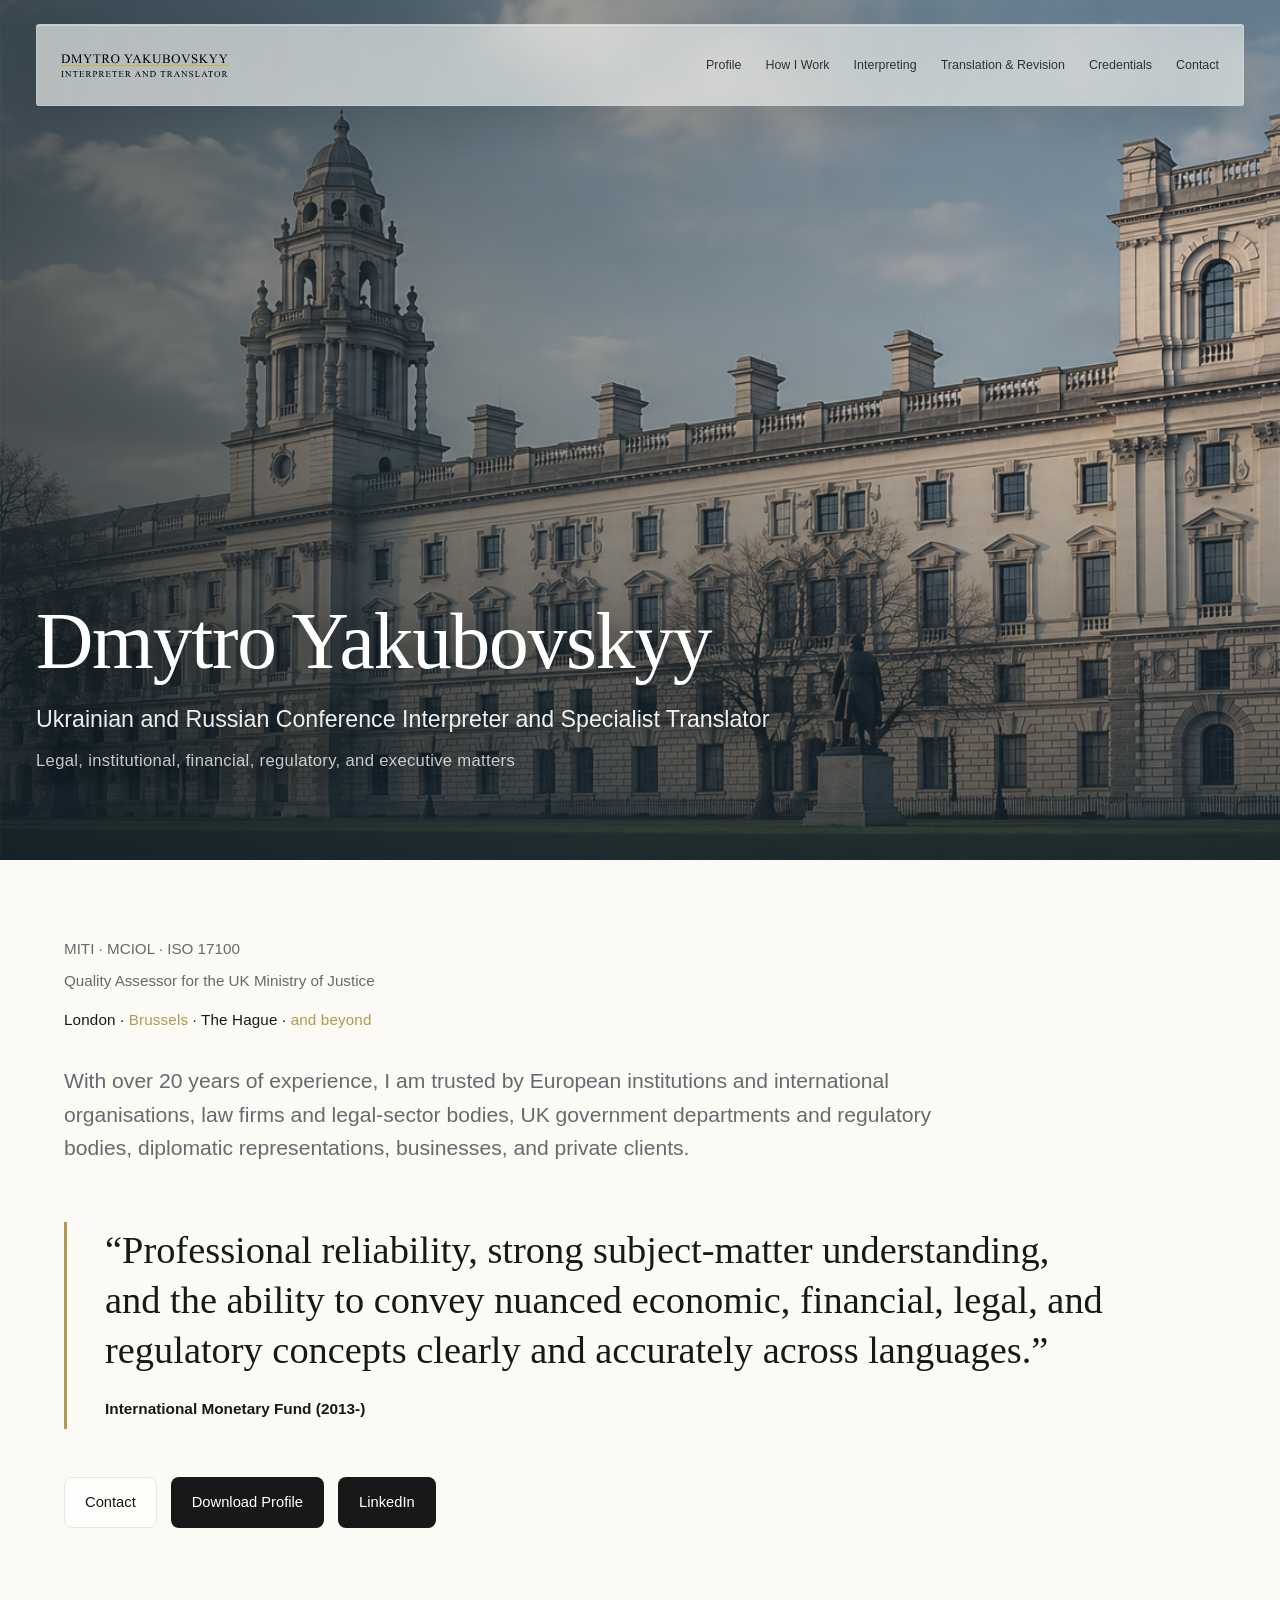
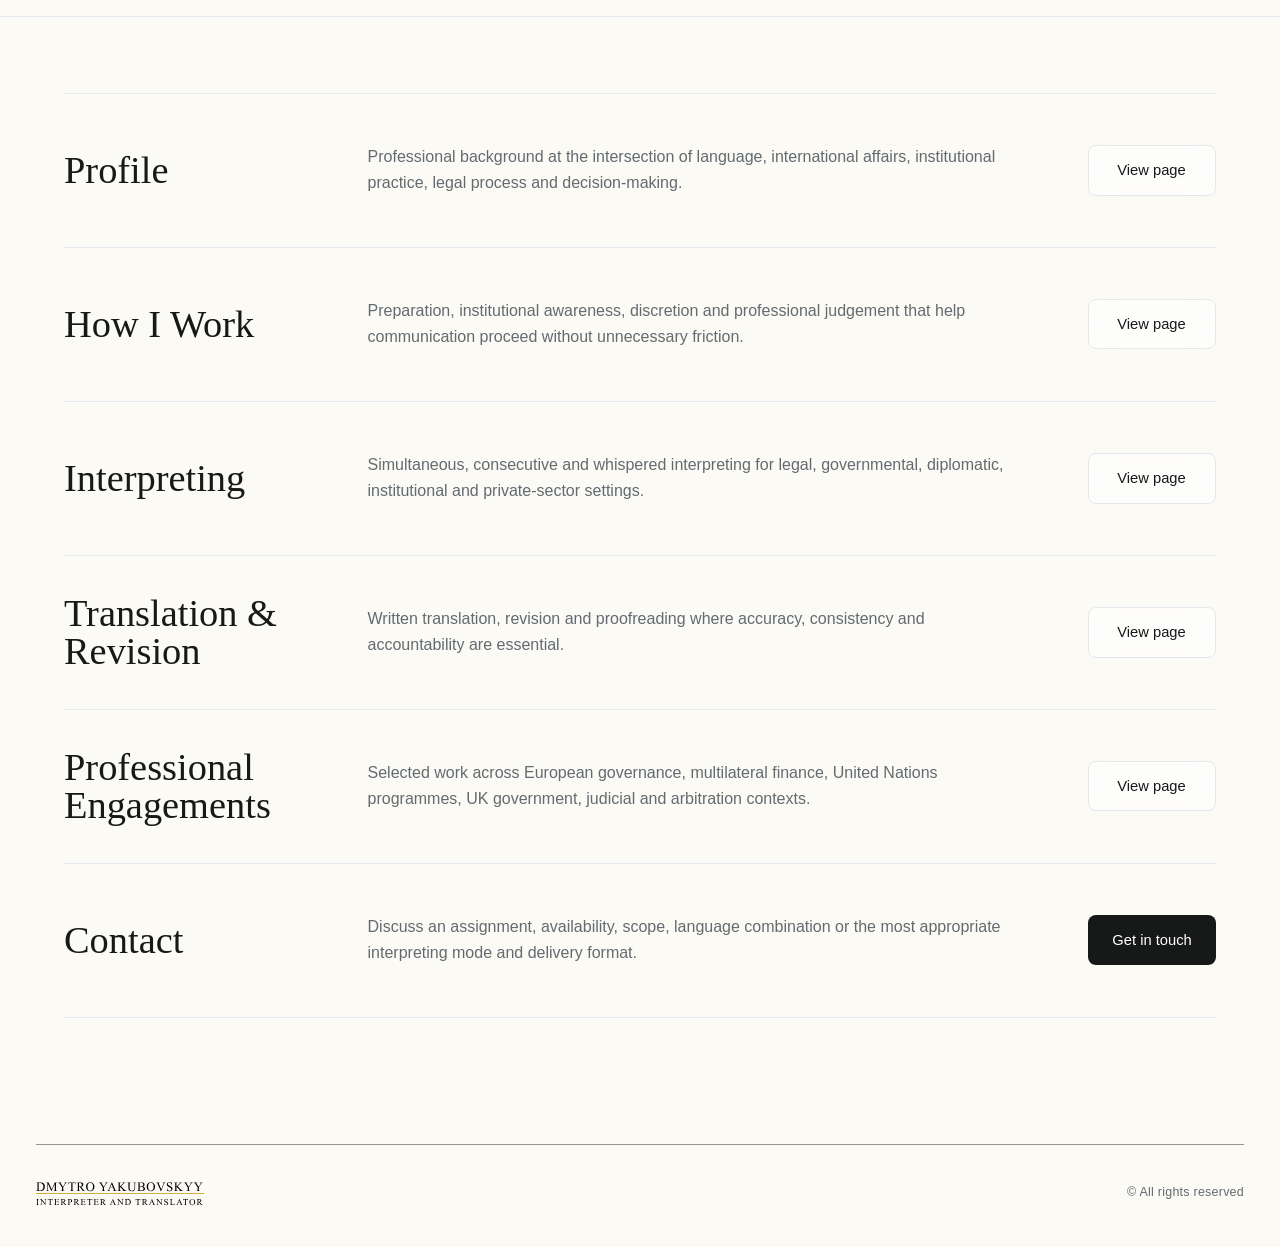
==== commit a47f0079: "Make homepage linkedin button primary" ====
--- a/index.html
+++ b/index.html
@@ -1320,7 +1320,7 @@
         <div class="hero-actions">
           <a class="button secondary" href="contact.html">Contact</a>
           <a class="button primary" href="#">Download Profile</a>
-          <a class="button secondary" href="#">LinkedIn</a>
+          <a class="button primary" href="#">LinkedIn</a>
         </div>
       </div>
     </section>
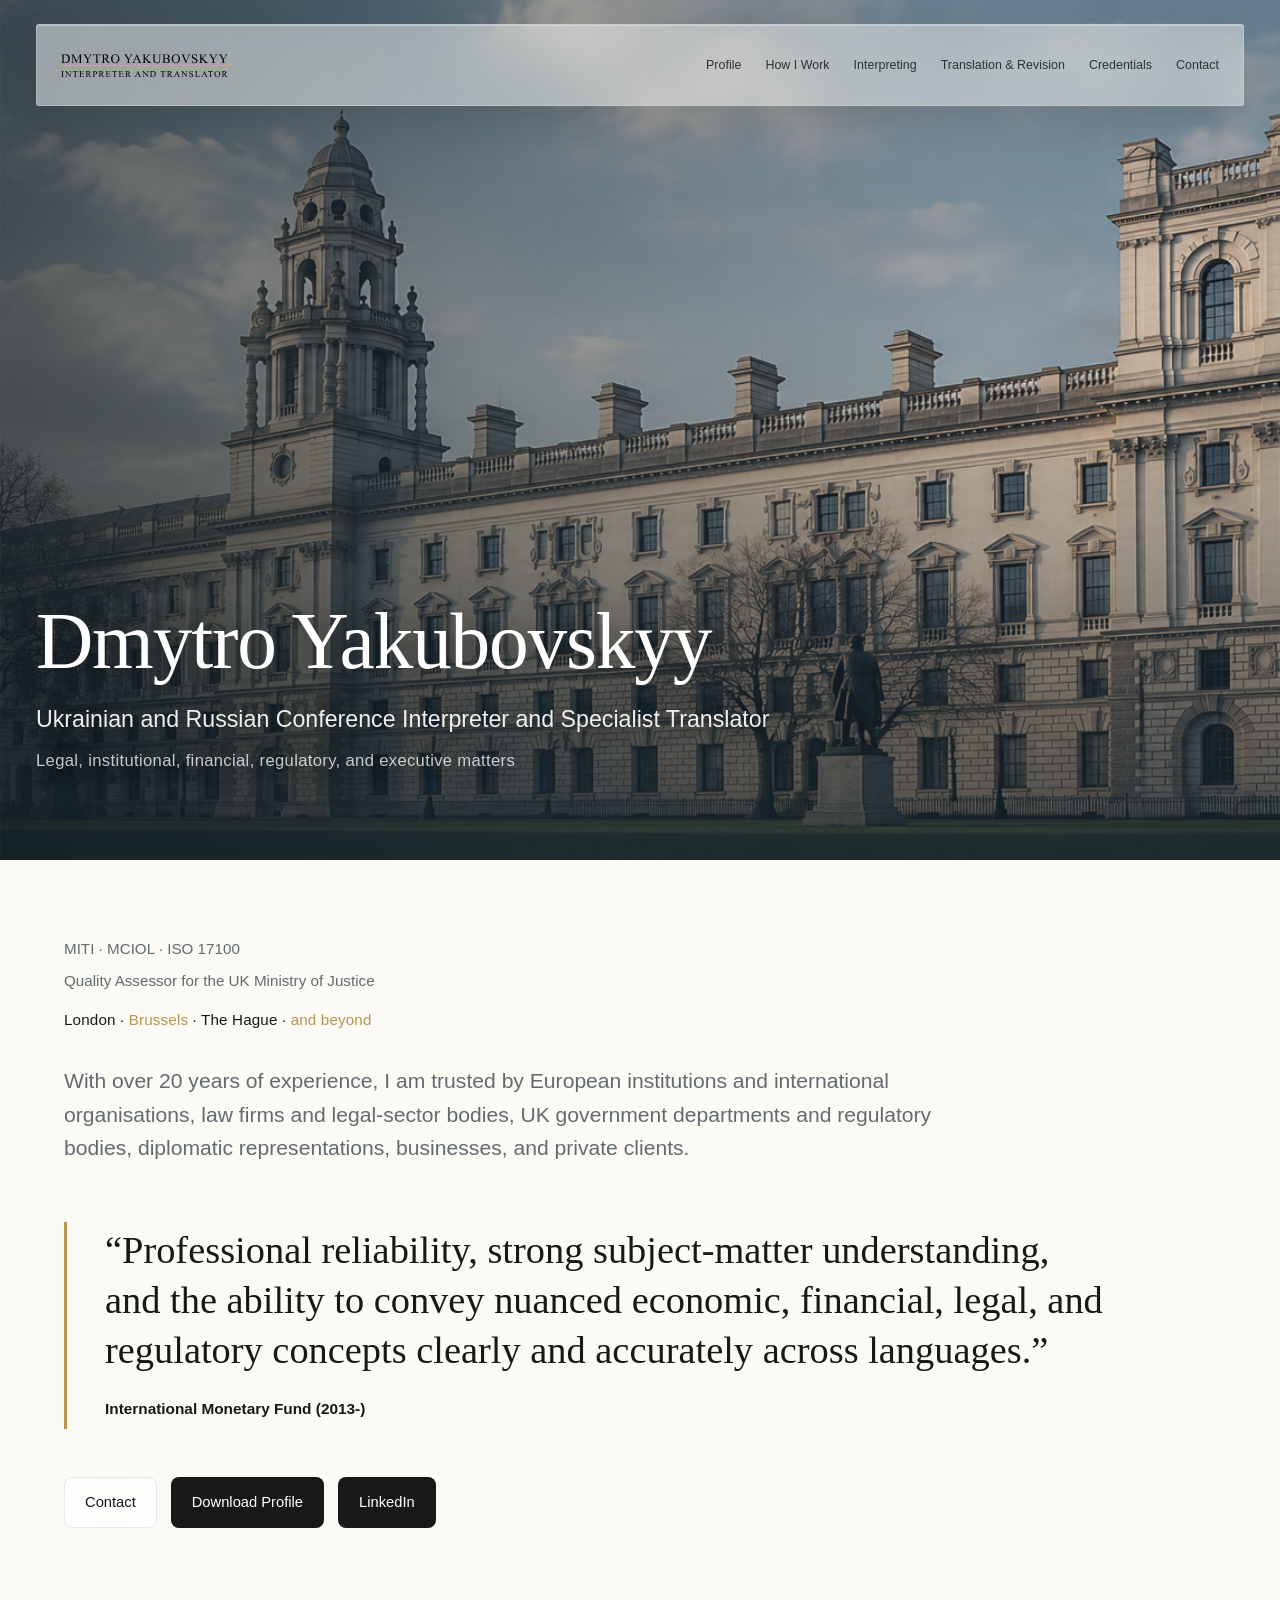
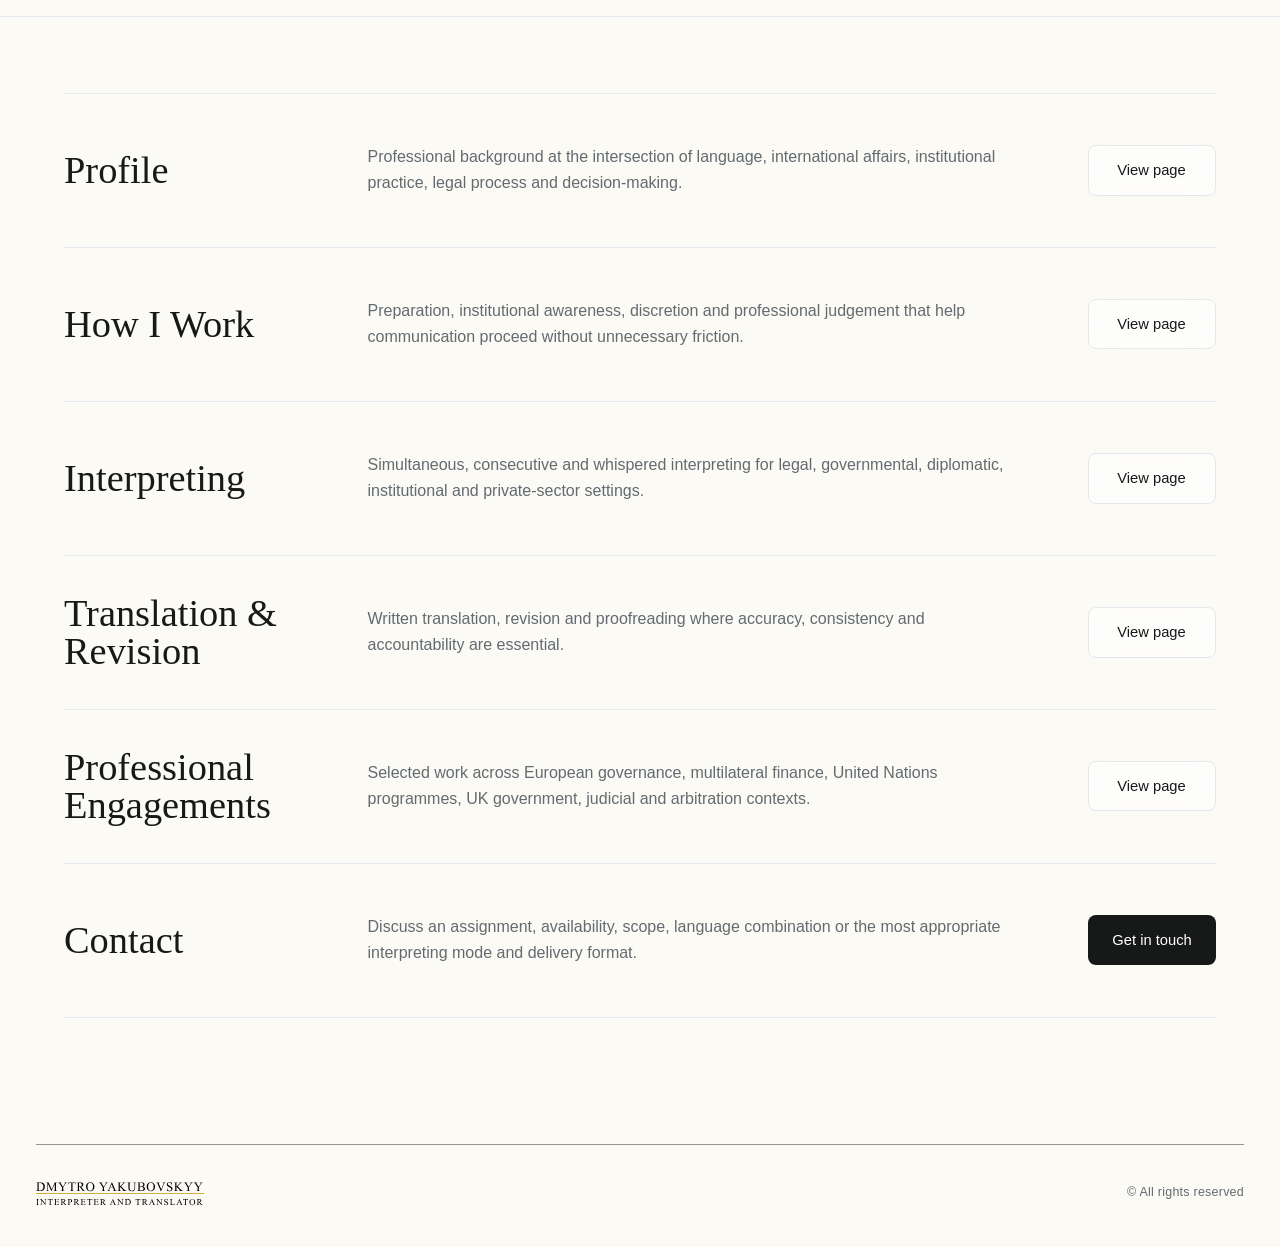
==== commit eb3d2742: "Make header more transparent" ====
--- a/index.html
+++ b/index.html
@@ -72,8 +72,8 @@
       border: 1px solid rgba(205, 215, 216, 0.54);
       border-radius: 3px;
       background:
-        linear-gradient(90deg, rgba(255, 255, 255, 0.22), rgba(255, 255, 255, 0.08)),
-        rgba(236, 239, 237, 0.58);
+        linear-gradient(90deg, rgba(255, 255, 255, 0.16), rgba(255, 255, 255, 0.06)),
+        rgba(236, 239, 237, 0.44);
       box-shadow: 0 16px 36px rgba(20, 28, 30, 0.14), inset 0 1px 0 rgba(255, 255, 255, 0.32);
       backdrop-filter: blur(18px) saturate(0.96);
       -webkit-backdrop-filter: blur(18px) saturate(0.96);
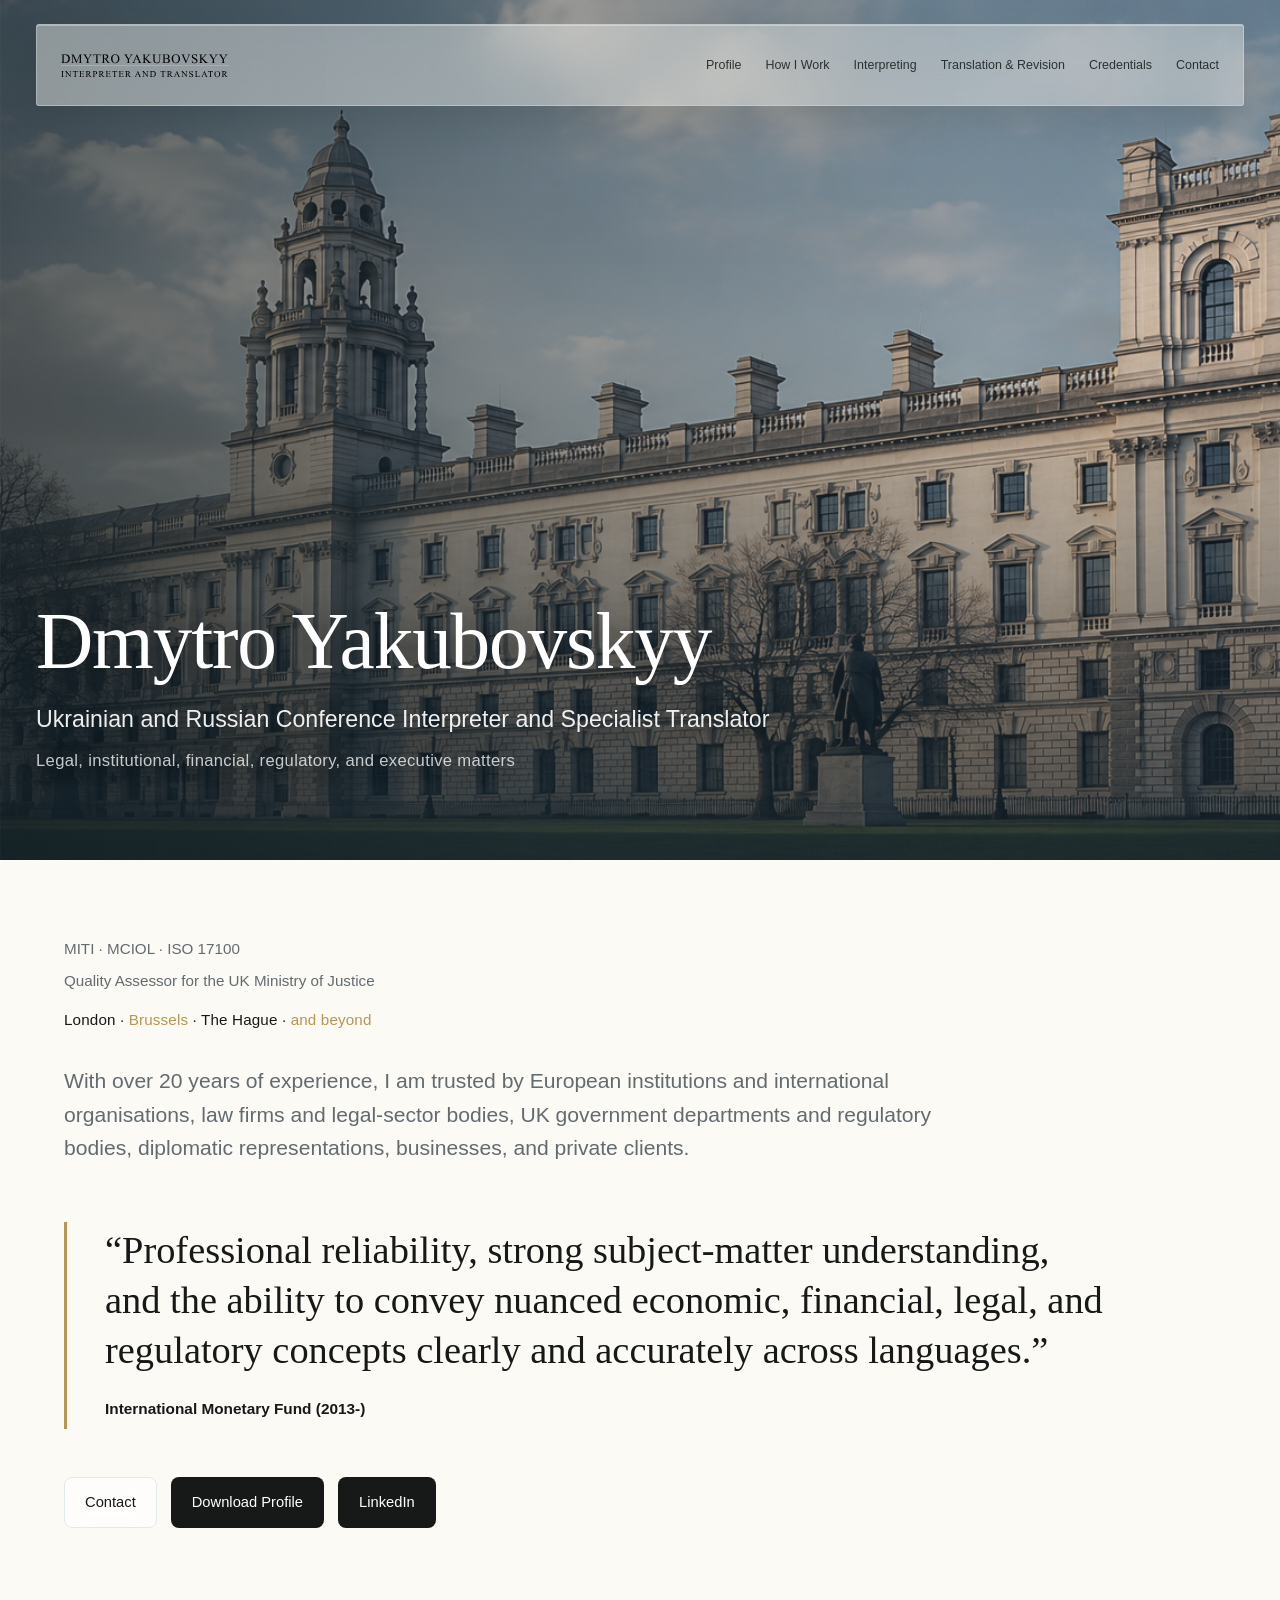
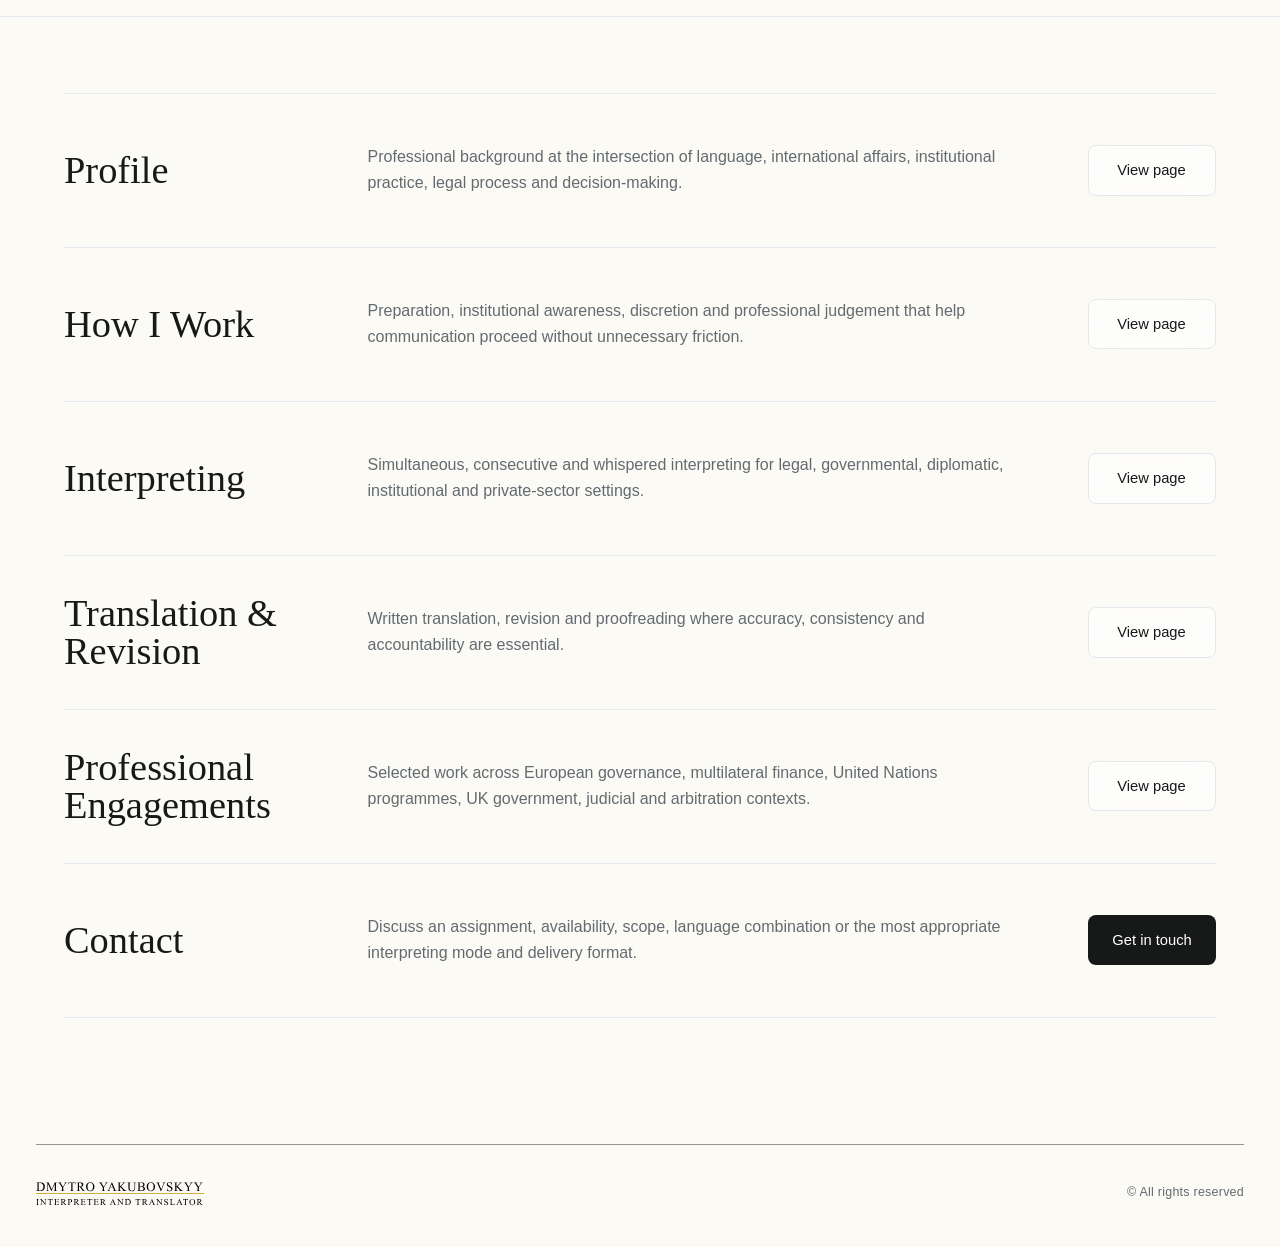
==== commit 9e7267ef: "Refine header transparency and credentials image" ====
--- a/index.html
+++ b/index.html
@@ -72,8 +72,8 @@
       border: 1px solid rgba(205, 215, 216, 0.54);
       border-radius: 3px;
       background:
-        linear-gradient(90deg, rgba(255, 255, 255, 0.16), rgba(255, 255, 255, 0.06)),
-        rgba(236, 239, 237, 0.44);
+        linear-gradient(90deg, rgba(255, 255, 255, 0.14), rgba(255, 255, 255, 0.05)),
+        rgba(236, 239, 237, 0.37);
       box-shadow: 0 16px 36px rgba(20, 28, 30, 0.14), inset 0 1px 0 rgba(255, 255, 255, 0.32);
       backdrop-filter: blur(18px) saturate(0.96);
       -webkit-backdrop-filter: blur(18px) saturate(0.96);
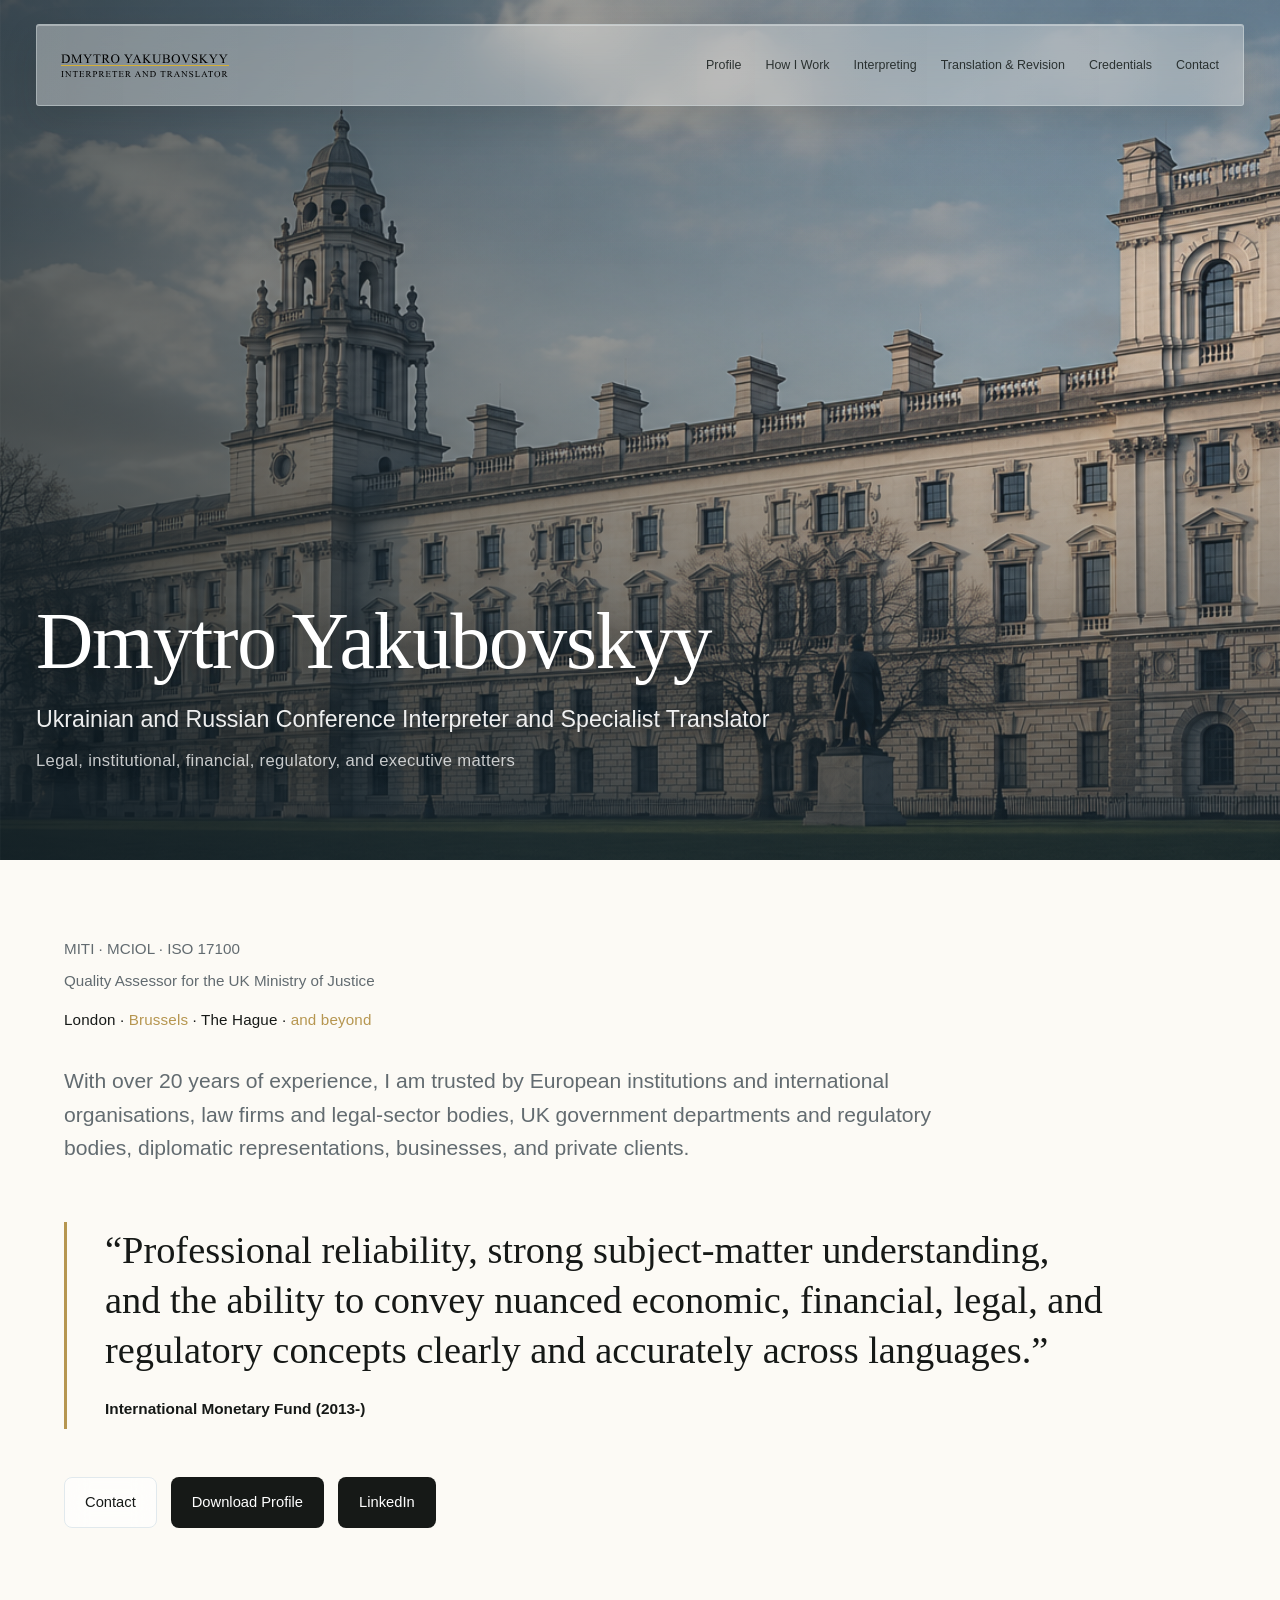
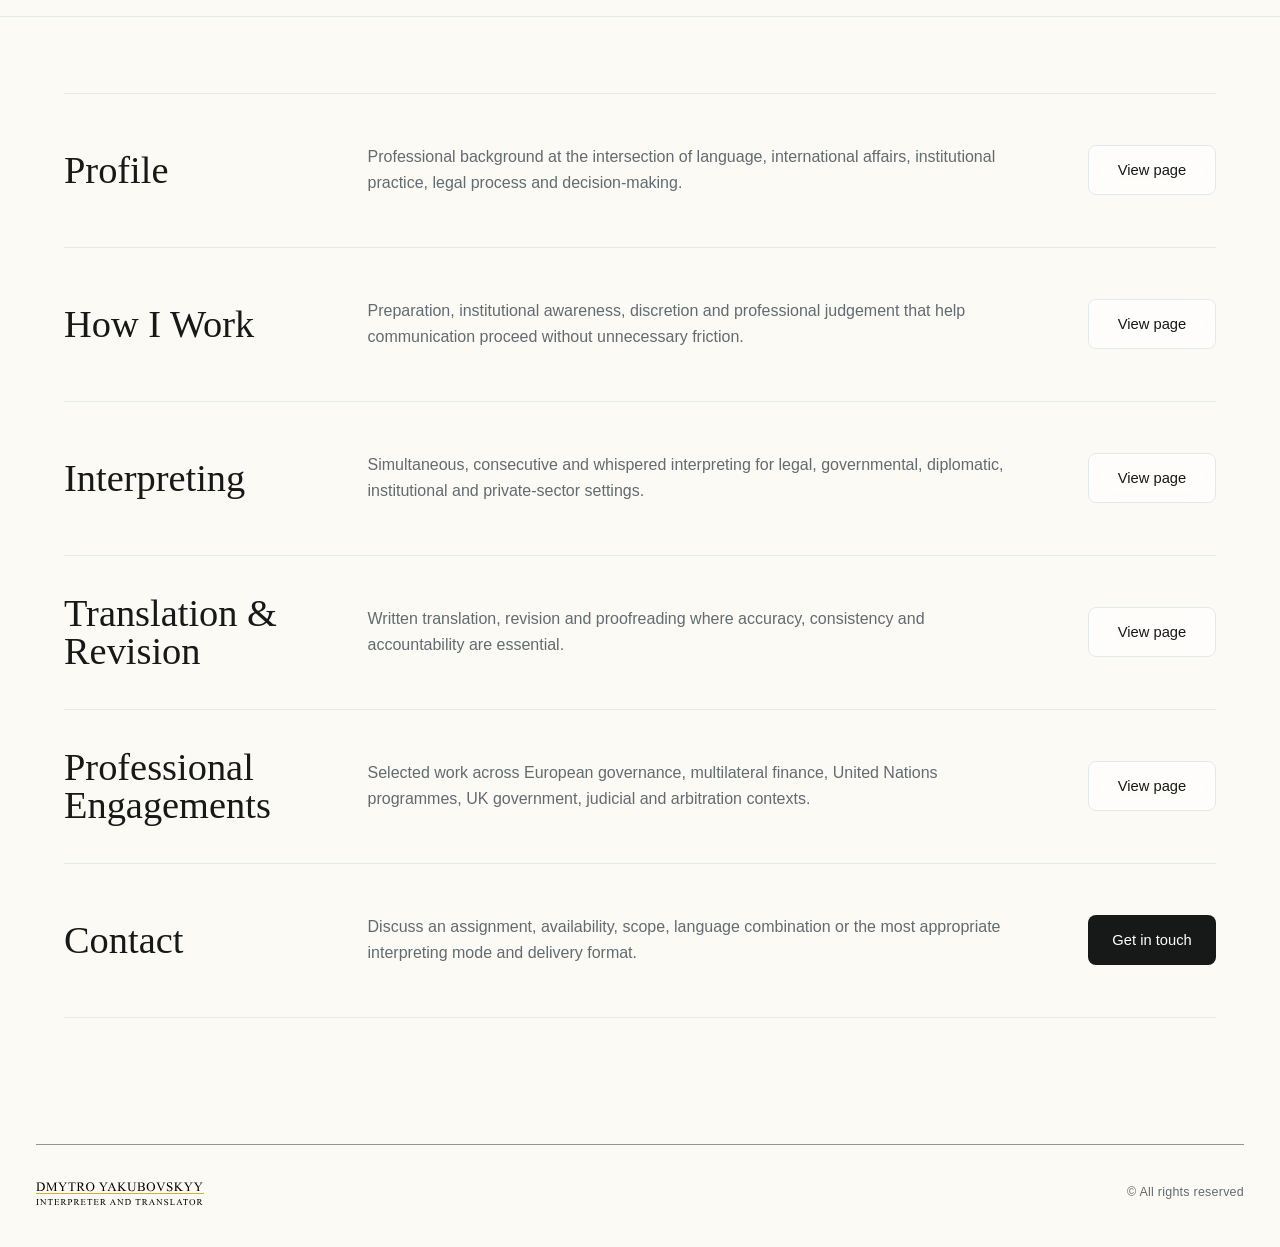
==== commit 76583526: "Tune header transparency and credentials sticky frame" ====
--- a/index.html
+++ b/index.html
@@ -72,8 +72,8 @@
       border: 1px solid rgba(205, 215, 216, 0.54);
       border-radius: 3px;
       background:
-        linear-gradient(90deg, rgba(255, 255, 255, 0.14), rgba(255, 255, 255, 0.05)),
-        rgba(236, 239, 237, 0.37);
+        linear-gradient(90deg, rgba(255, 255, 255, 0.12), rgba(255, 255, 255, 0.04)),
+        rgba(236, 239, 237, 0.31);
       box-shadow: 0 16px 36px rgba(20, 28, 30, 0.14), inset 0 1px 0 rgba(255, 255, 255, 0.32);
       backdrop-filter: blur(18px) saturate(0.96);
       -webkit-backdrop-filter: blur(18px) saturate(0.96);
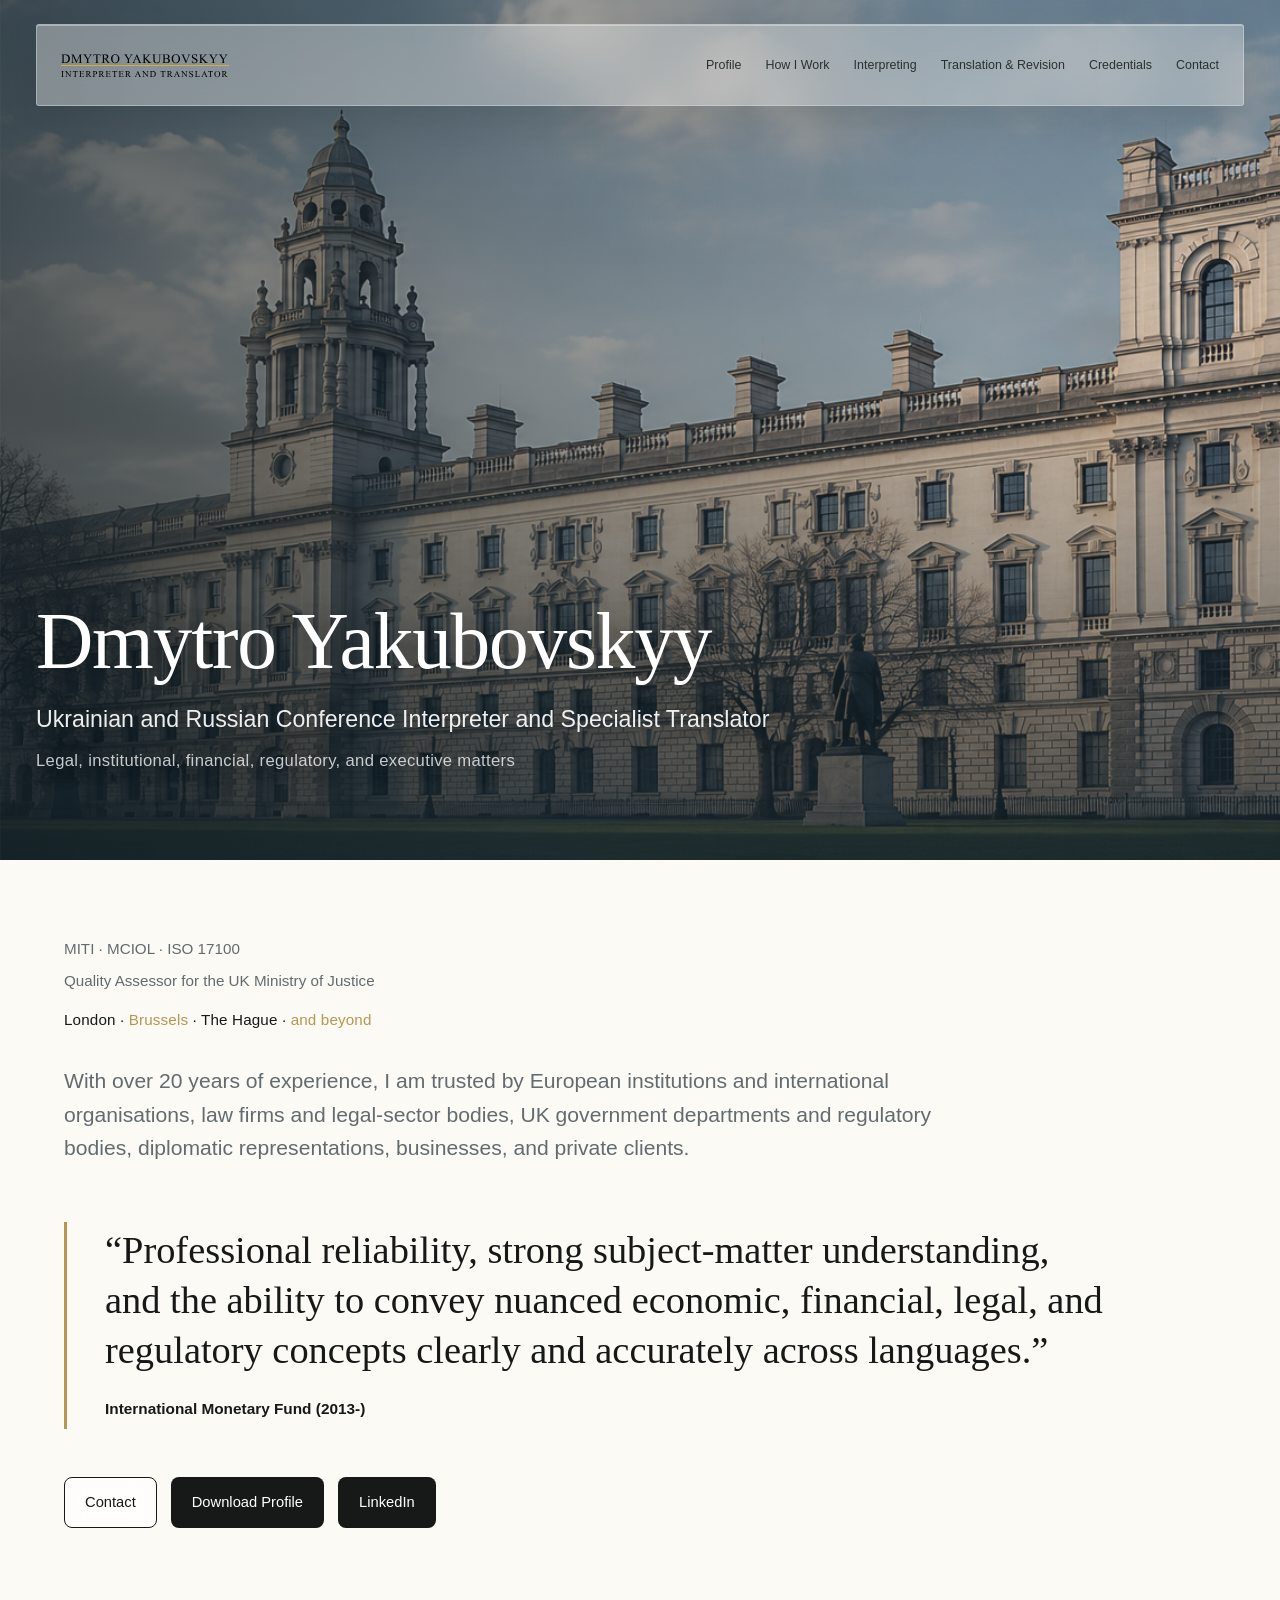
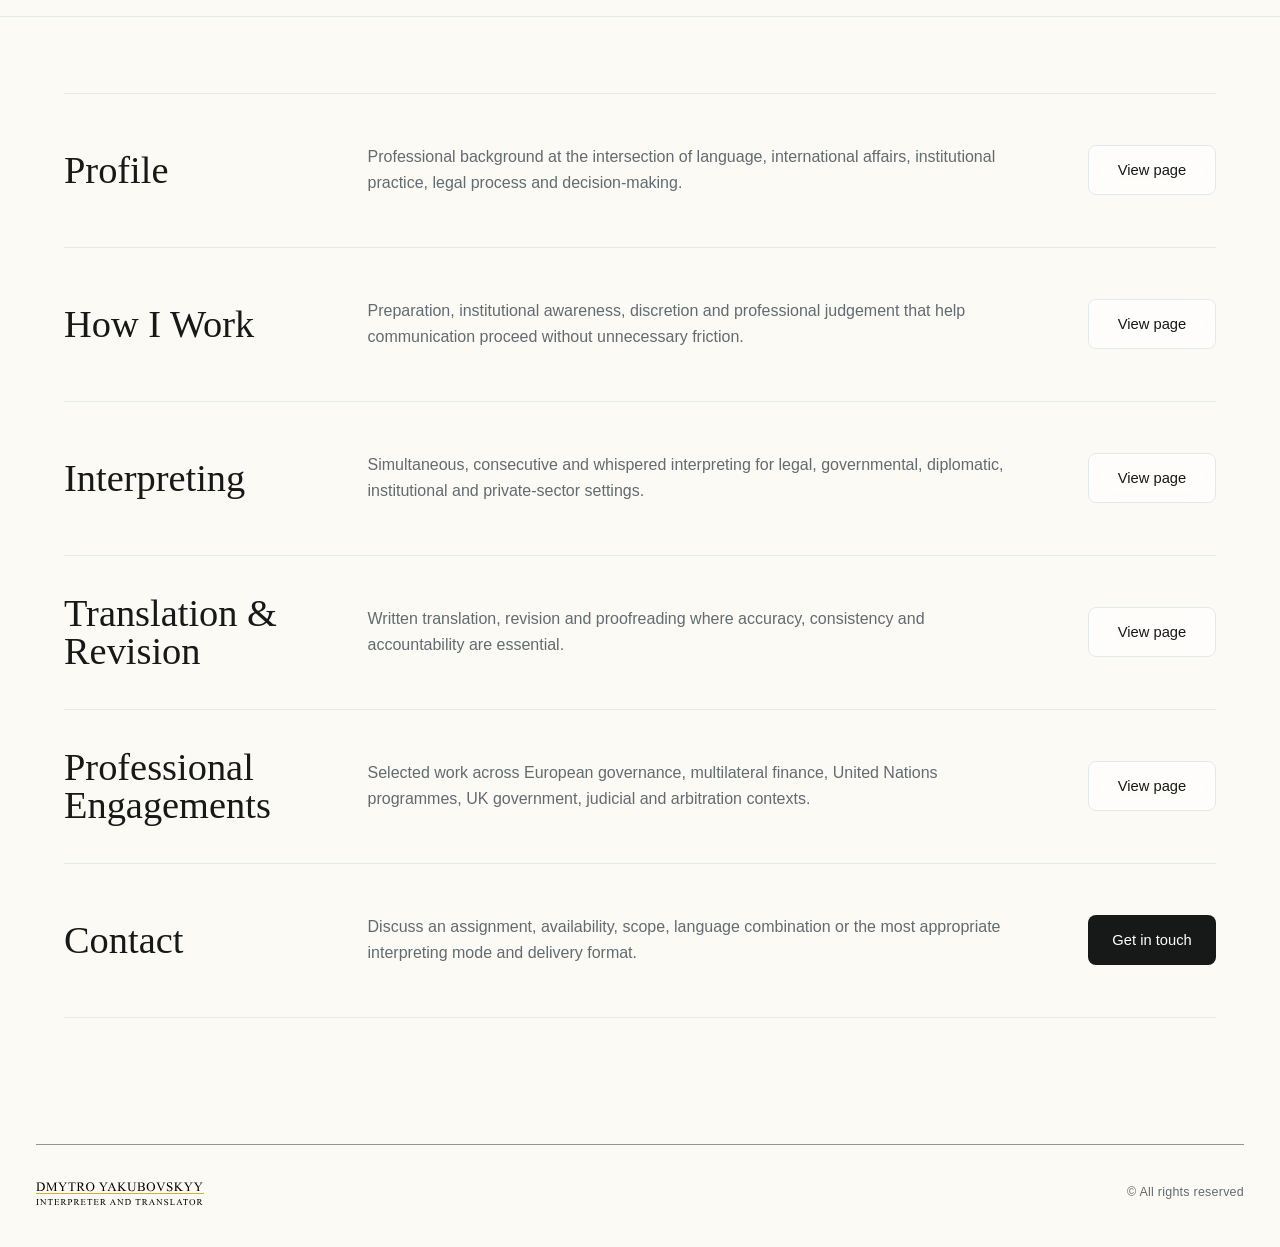
==== commit f2061abf: "Add black border to contact button" ====
--- a/index.html
+++ b/index.html
@@ -445,6 +445,10 @@
       -webkit-backdrop-filter: blur(12px);
     }
 
+    .button.contact-button {
+      border-color: var(--ink);
+    }
+
     .button:hover {
       transform: translateY(-1px);
     }
@@ -452,6 +456,10 @@
     .button.secondary:hover {
       border-color: var(--gold);
       background: rgba(255, 255, 255, 0.74);
+    }
+
+    .button.contact-button:hover {
+      border-color: var(--ink);
     }
 
     .cta-disclosure {
@@ -1318,7 +1326,7 @@
           <cite>International Monetary Fund (2013-)</cite>
         </div>
         <div class="hero-actions">
-          <a class="button secondary" href="contact.html">Contact</a>
+          <a class="button secondary contact-button" href="contact.html">Contact</a>
           <a class="button primary" href="#">Download Profile</a>
           <a class="button primary" href="#">LinkedIn</a>
         </div>
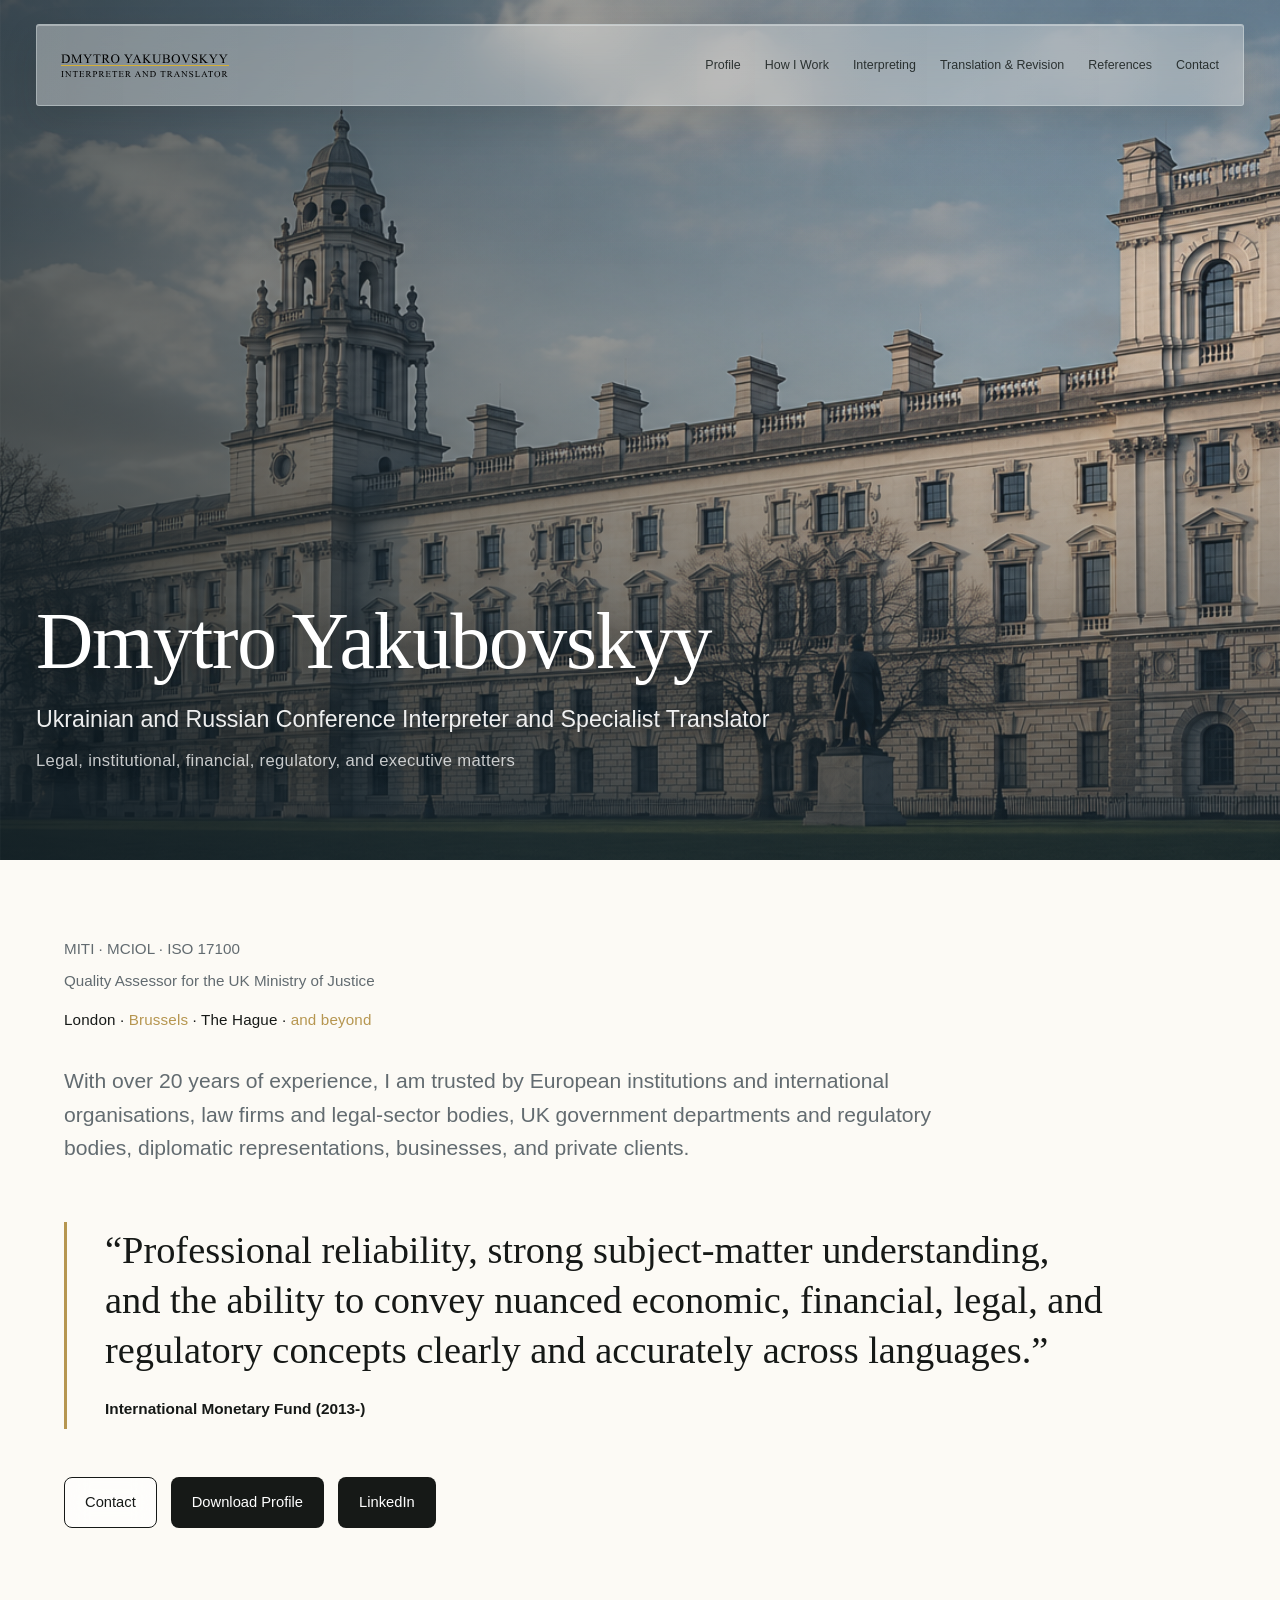
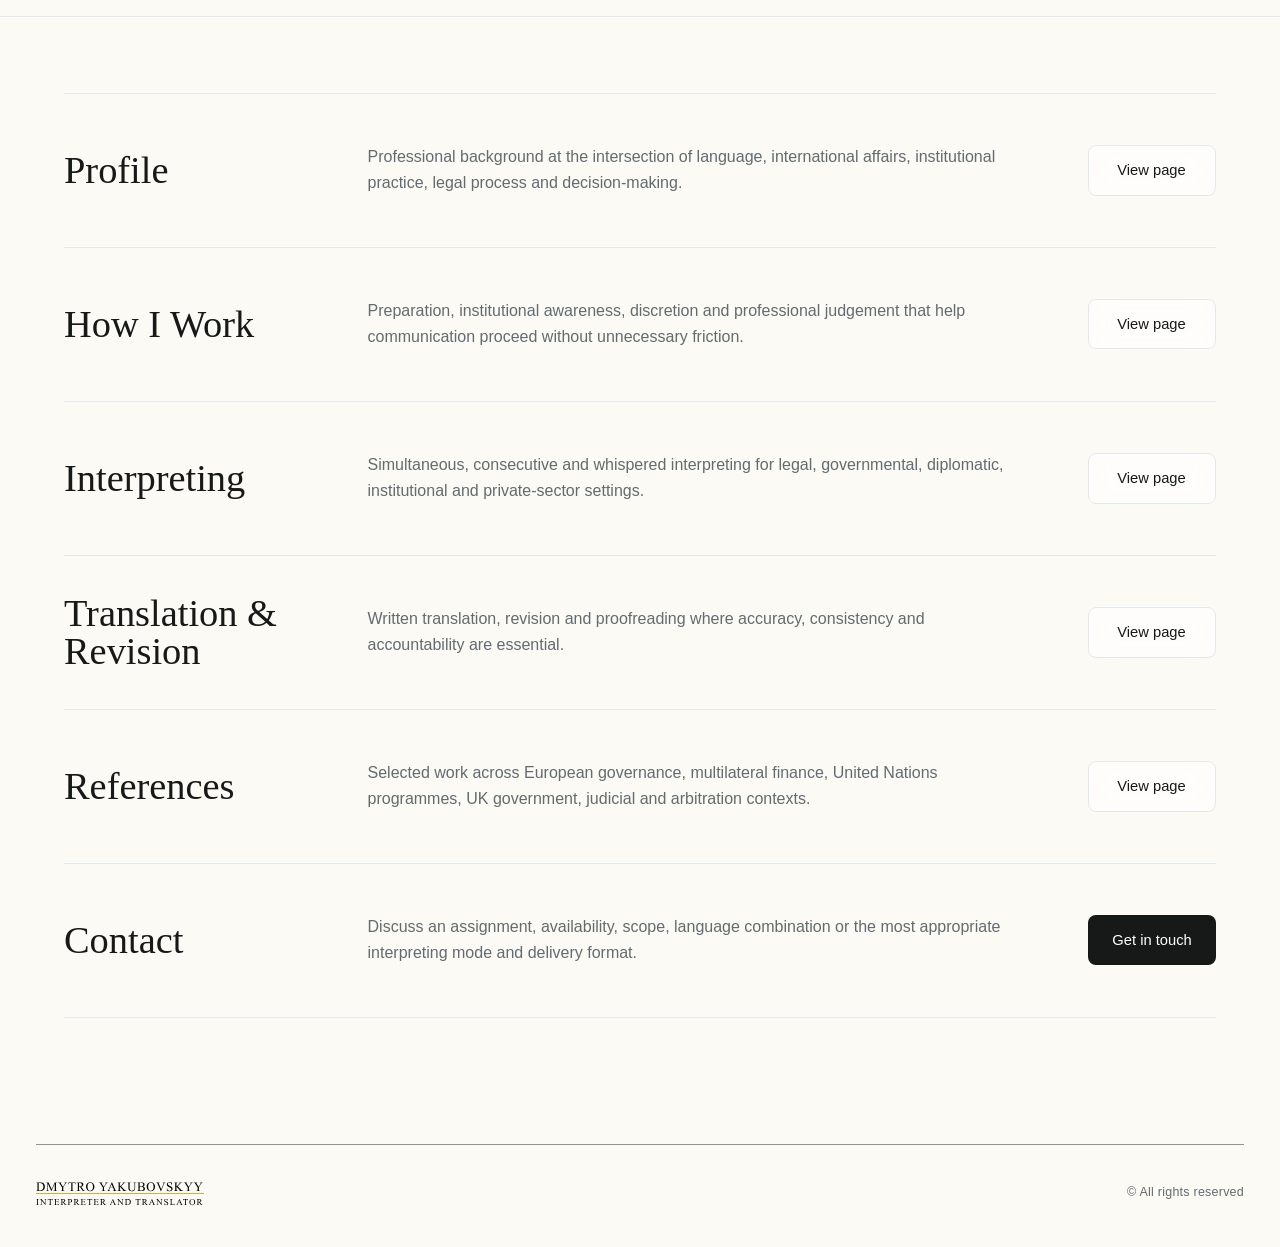
==== commit 967d7617: "Rename references page and remove translation pagination" ====
--- a/index.html
+++ b/index.html
@@ -1298,7 +1298,7 @@
         <a href="how-i-work.html">How I Work</a>
         <a href="interpreting.html">Interpreting</a>
         <a href="translation.html">Translation & Revision</a>
-        <a href="engagements.html">Credentials</a>
+        <a href="engagements.html">References</a>
         <a href="contact.html">Contact</a>
       </div>
     </nav>
@@ -1356,7 +1356,7 @@
           <a class="button secondary" href="translation.html">View page</a>
         </article>
         <article class="home-link-row" id="home-credentials">
-          <h2>Professional Engagements</h2>
+          <h2>References</h2>
           <p>Selected work across European governance, multilateral finance, United Nations programmes, UK government, judicial and arbitration contexts.</p>
           <a class="button secondary" href="engagements.html">View page</a>
         </article>
@@ -1385,7 +1385,7 @@
               <dd>Ukrainian <> English<br>Russian <> English</dd>
             </div>
             <div>
-              <dt>Credentials</dt>
+              <dt>References</dt>
               <dd>MITI, MCIOL, MUATI, ISO 17100 Qualified Translator, Translation Quality Assessor for the UK Ministry of Justice.</dd>
             </div>
             <div>
@@ -1547,12 +1547,12 @@
       <div class="section-inner">
         <div class="section-grid">
           <div class="section-kicker">
-            <p class="meta-label">Credentials</p>
+            <p class="meta-label">References</p>
             <p>Proof should feel evidential, not decorative. No logo wall needed for the first version.</p>
           </div>
           <div>
             <p class="statement">Engagements span European governance, multilateral finance, United Nations programmes, UK government departments, judicial proceedings and arbitration.</p>
-            <div class="accordion" aria-label="Expandable credentials overview">
+            <div class="accordion" aria-label="Expandable references overview">
               <p class="accordion-intro">For text-heavy pages, the first view can show only the most relevant proof points. Each section expands when the reader wants more detail.</p>
               <details open>
                 <summary>
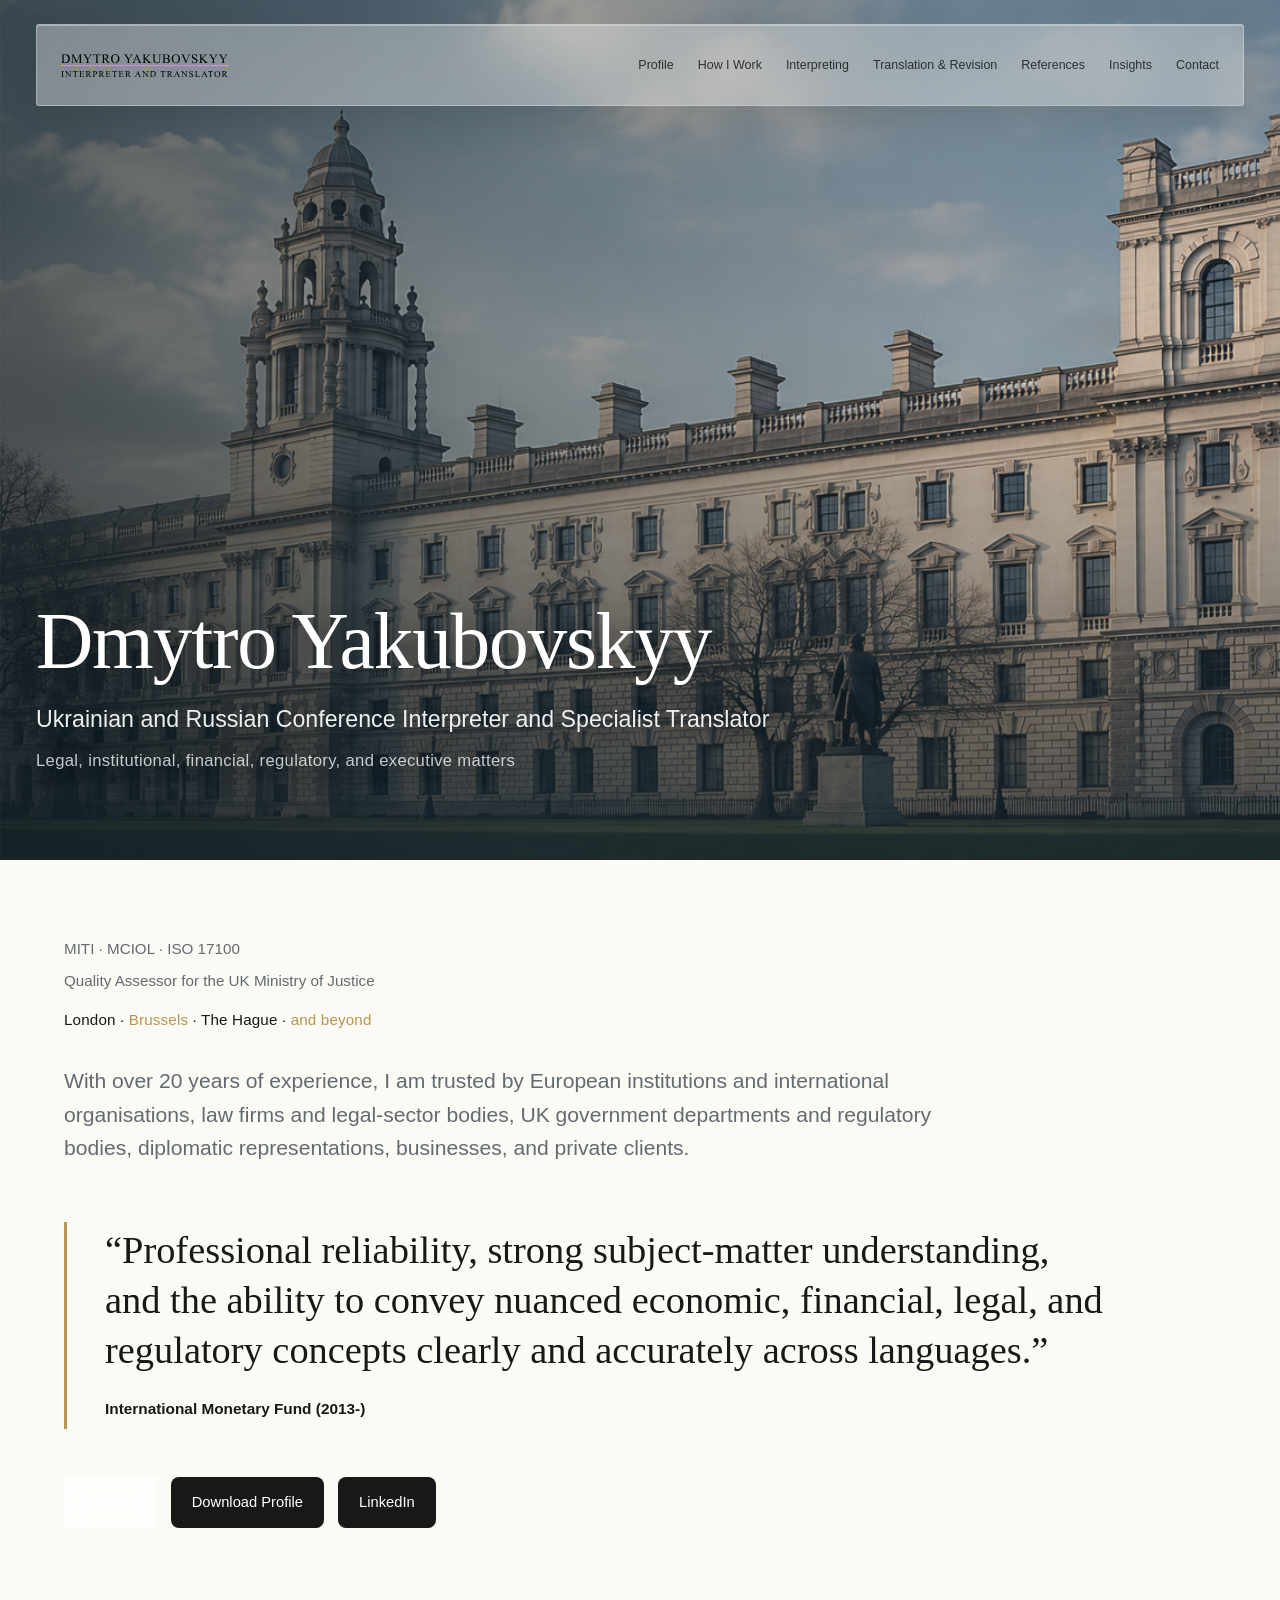
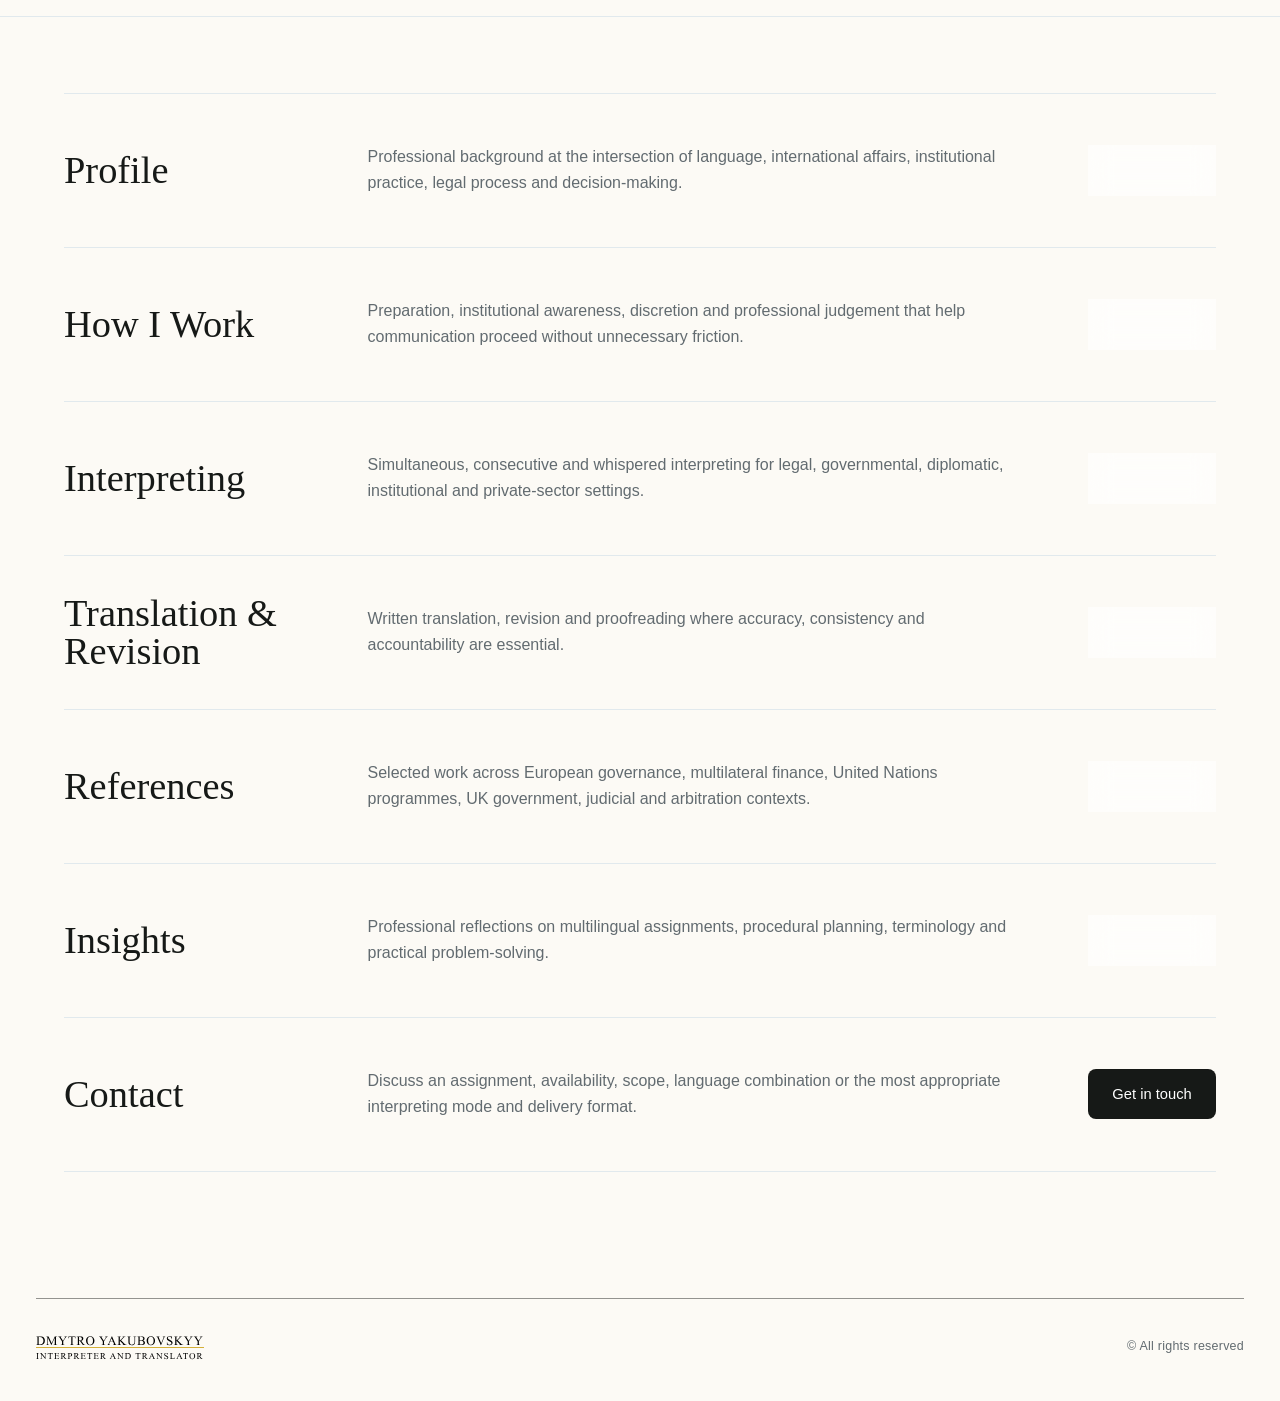
==== commit 4cd35735: "Add insights page" ====
--- a/index.html
+++ b/index.html
@@ -1299,6 +1299,7 @@
         <a href="interpreting.html">Interpreting</a>
         <a href="translation.html">Translation & Revision</a>
         <a href="engagements.html">References</a>
+        <a href="insights.html">Insights</a>
         <a href="contact.html">Contact</a>
       </div>
     </nav>
@@ -1359,6 +1360,11 @@
           <h2>References</h2>
           <p>Selected work across European governance, multilateral finance, United Nations programmes, UK government, judicial and arbitration contexts.</p>
           <a class="button secondary" href="engagements.html">View page</a>
+        </article>
+        <article class="home-link-row" id="home-insights">
+          <h2>Insights</h2>
+          <p>Professional reflections on multilingual assignments, procedural planning, terminology and practical problem-solving.</p>
+          <a class="button secondary" href="insights.html">View page</a>
         </article>
         <article class="home-link-row" id="home-contact">
           <h2>Contact</h2>
